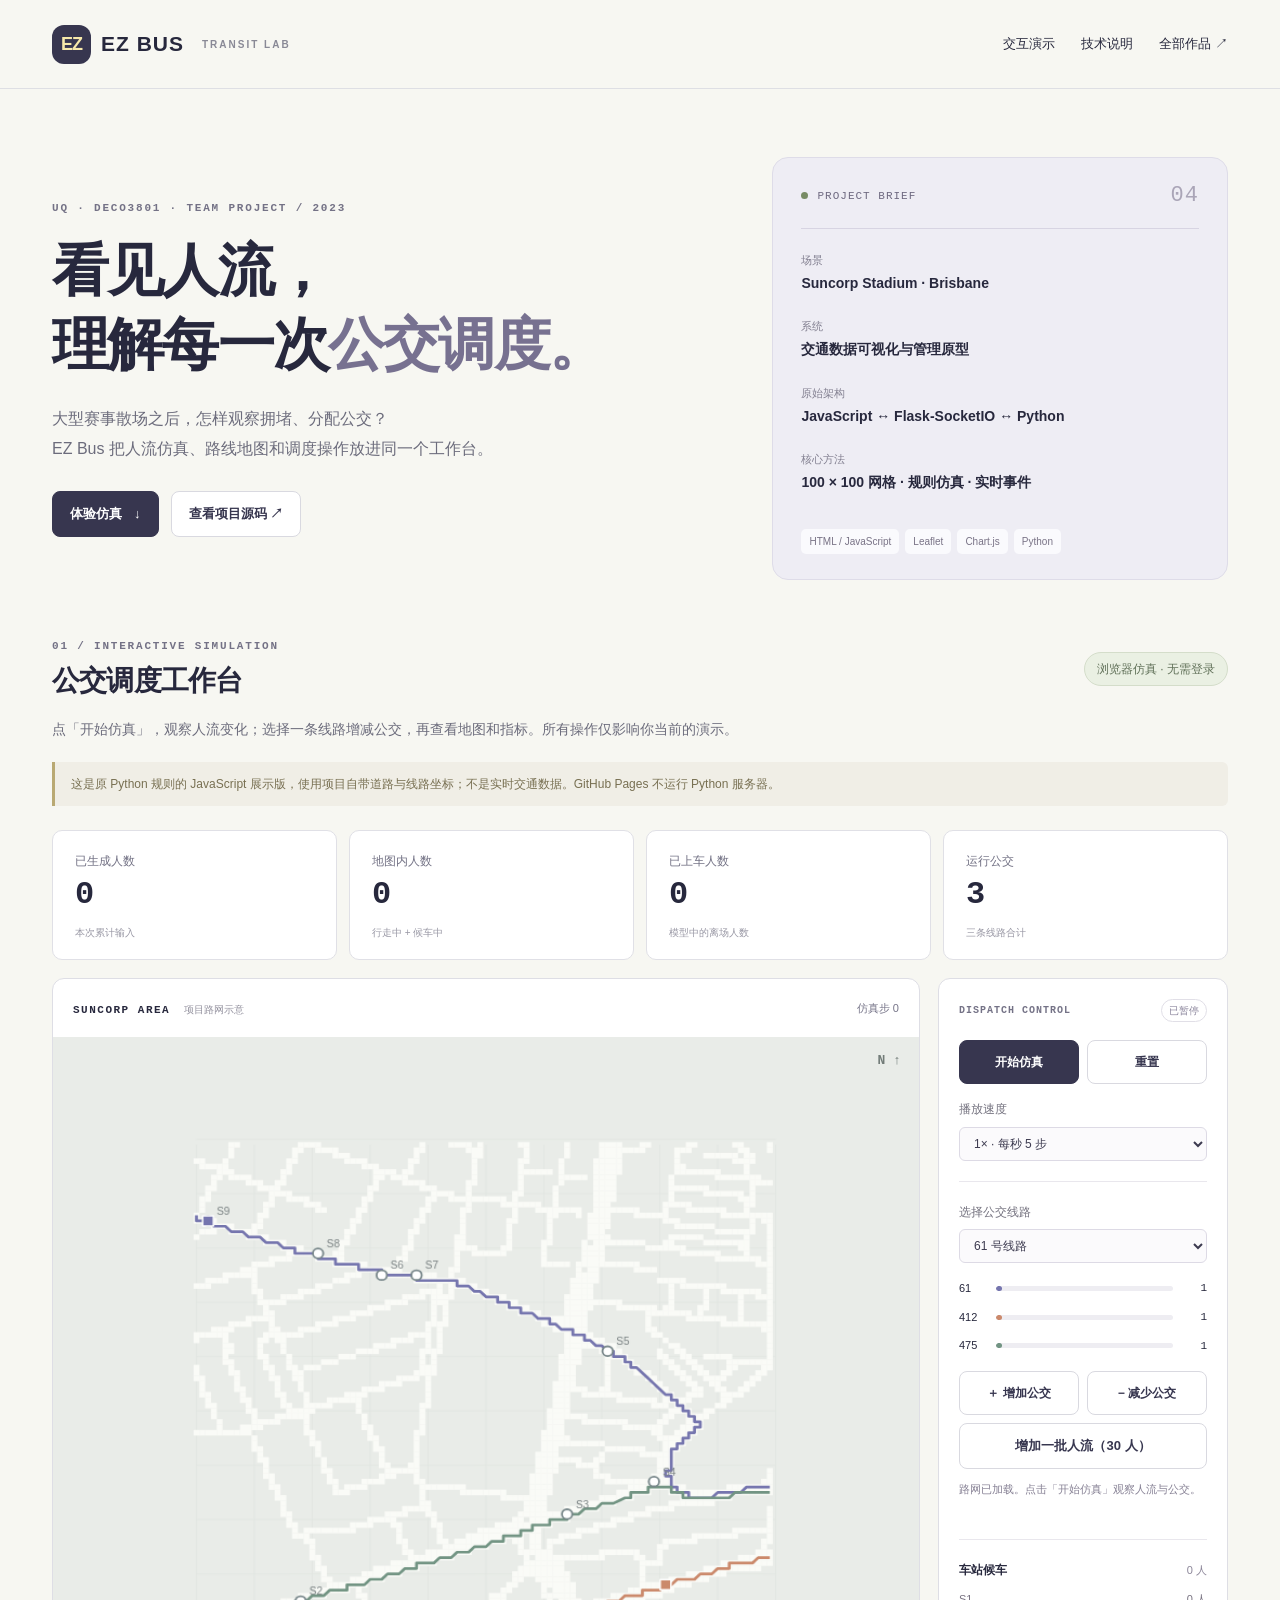
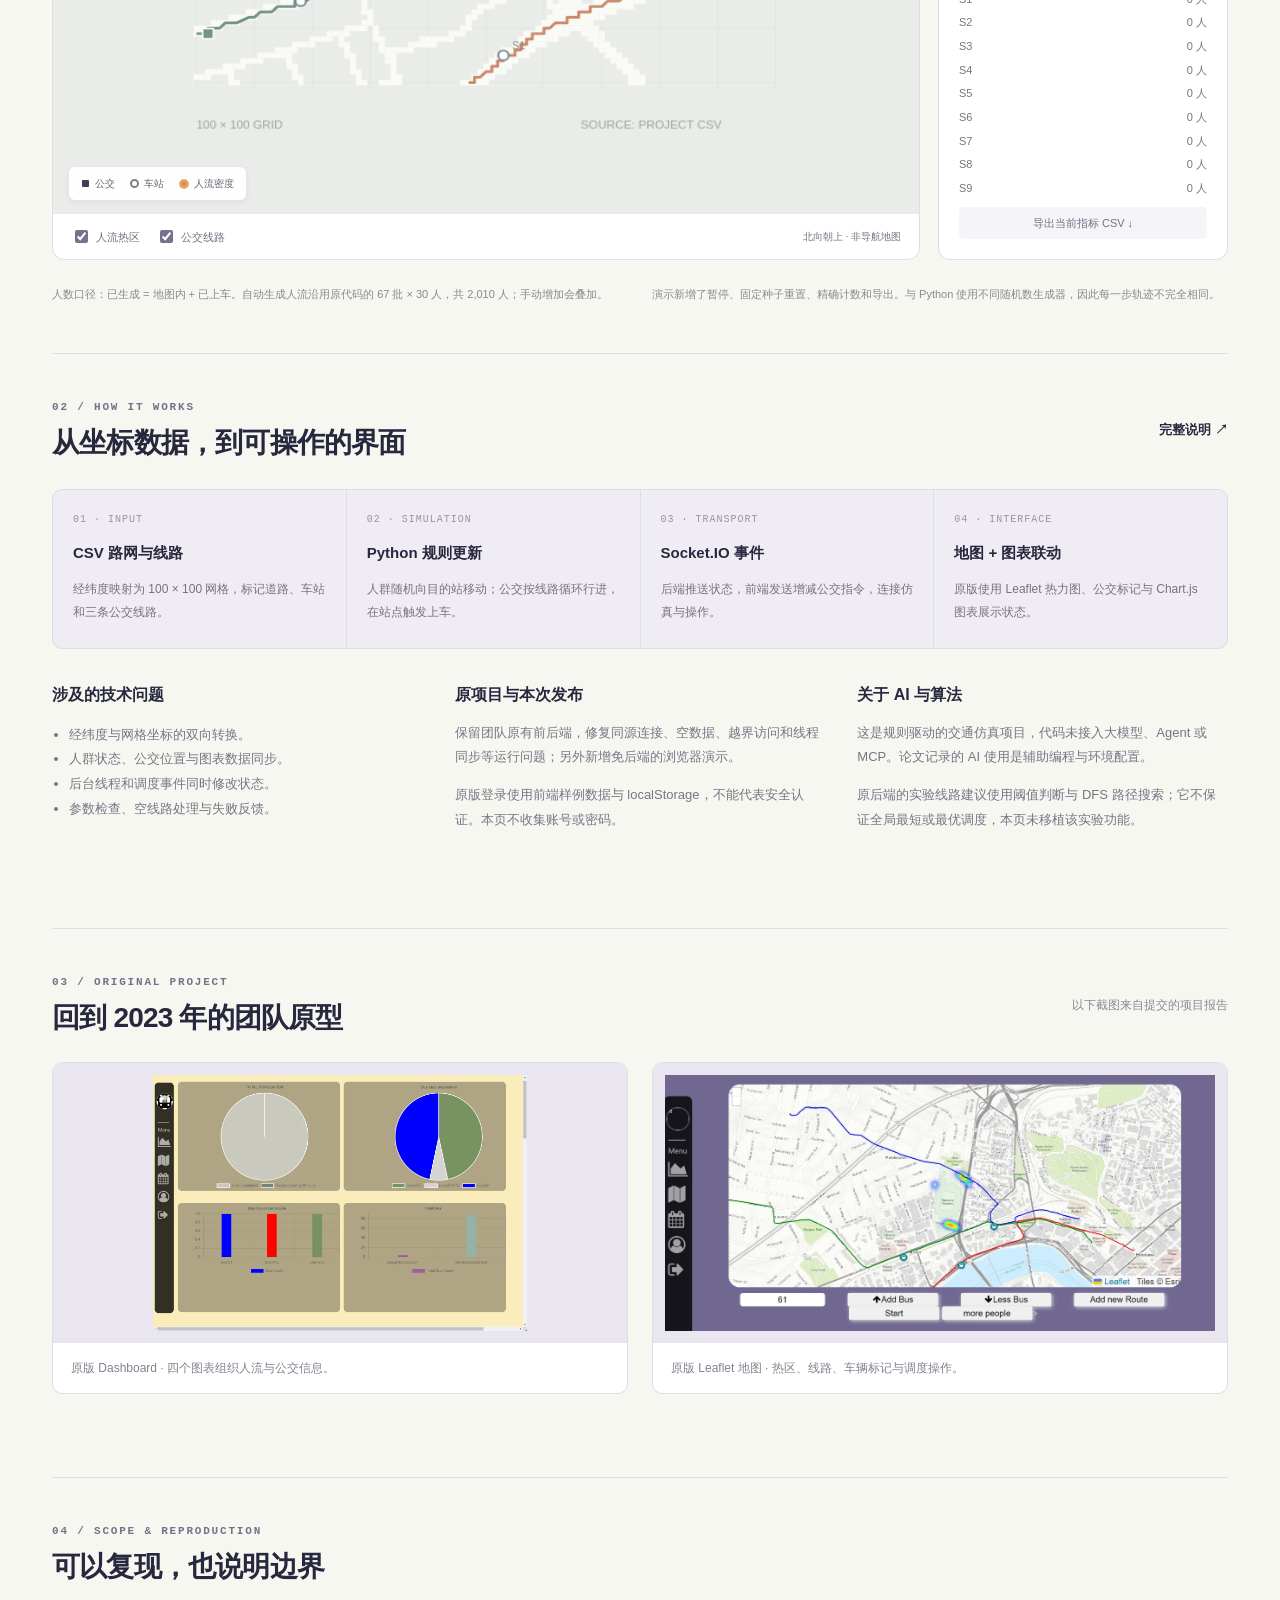
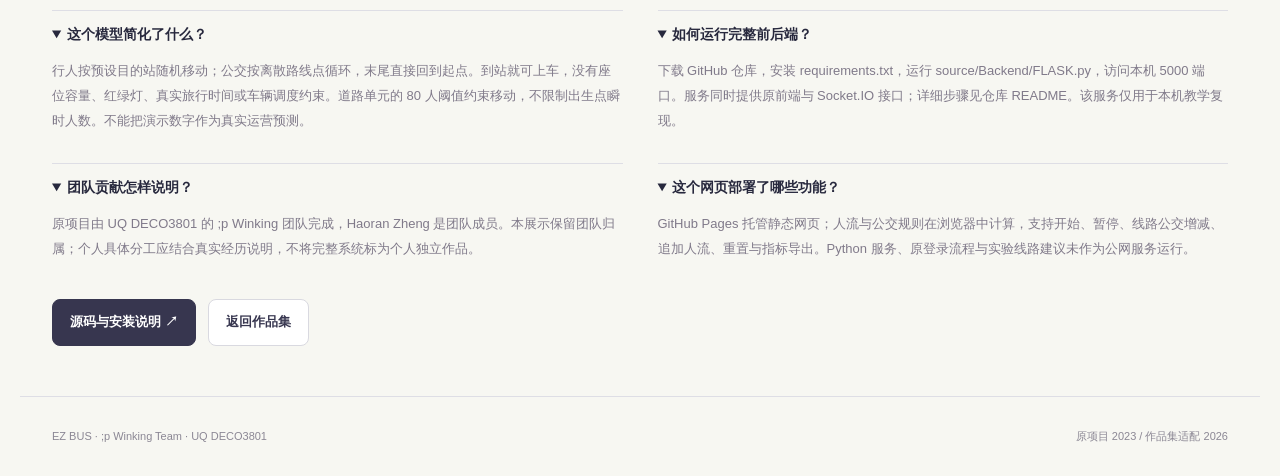
==== docs/index.html @ f6db5f2c "Publish EZ Bus simulation with annotated source and reproducible local setup" ====
<!doctype html>
<html lang="zh-CN">
<head>
  <meta charset="utf-8"><meta name="viewport" content="width=device-width,initial-scale=1">
  <meta name="description" content="EZ Bus：Suncorp Stadium 周边人流与公交调度仿真。体验地图、公交增减与数据联动，查看 Python / Flask-SocketIO 团队项目实现。">
  <meta name="theme-color" content="#34344e"><title>EZ Bus · 交通仿真与调度可视化</title>
  <link rel="icon" href="assets/favicon.svg"><link rel="stylesheet" href="style.css">
  <script type="module" src="app.mjs"></script>
</head>
<body>
<header><nav class="wrap"><a class="brand" href="#"><span class="brandmark">EZ</span> EZ BUS <small>TRANSIT LAB</small></a><div class="navlinks"><a href="#simulation">交互演示</a><a href="#engineering">技术说明</a><a href="https://leoz-svg.github.io/ai-project-portfolio/">全部作品 ↗</a></div></nav></header>
<main class="wrap">
  <section class="hero">
    <div><p class="eyebrow">UQ · DECO3801 · TEAM PROJECT / 2023</p><h1>看见人流，<br>理解每一次<span>公交调度。</span></h1><p class="lead">大型赛事散场之后，怎样观察拥堵、分配公交？<br>EZ Bus 把人流仿真、路线地图和调度操作放进同一个工作台。</p><div class="actions"><a class="button primary" href="#simulation">体验仿真 <span>↓</span></a><a class="button" href="https://github.com/leoz-svg/ez-bus">查看项目源码 ↗</a></div></div>
    <aside class="project-card"><div class="card-top"><span class="status-dot"></span> PROJECT BRIEF <span>04</span></div><dl><div><dt>场景</dt><dd>Suncorp Stadium · Brisbane</dd></div><div><dt>系统</dt><dd>交通数据可视化与管理原型</dd></div><div><dt>原始架构</dt><dd>JavaScript ↔ Flask-SocketIO ↔ Python</dd></div><div><dt>核心方法</dt><dd>100 × 100 网格 · 规则仿真 · 实时事件</dd></div></dl><div class="tags"><span>HTML / JavaScript</span><span>Leaflet</span><span>Chart.js</span><span>Python</span></div></aside>
  </section>
  <section class="workspace" id="simulation" aria-labelledby="simulation-title">
    <div class="section-heading"><div><p class="eyebrow">01 / INTERACTIVE SIMULATION</p><h2 id="simulation-title">公交调度工作台</h2></div><span class="mode">浏览器仿真 · 无需登录</span></div>
    <p class="section-intro">点「开始仿真」，观察人流变化；选择一条线路增减公交，再查看地图和指标。所有操作仅影响你当前的演示。</p>
    <div class="notice">这是原 Python 规则的 JavaScript 展示版，使用项目自带道路与线路坐标；不是实时交通数据。GitHub Pages 不运行 Python 服务器。</div>
    <noscript><p class="notice">请启用 JavaScript 体验仿真。下方原项目截图与技术说明仍可阅读。</p></noscript>
    <div class="metrics" aria-label="当前仿真指标">
      <div><span>已生成人数</span><strong id="generated">0</strong><small>本次累计输入</small></div>
      <div><span>地图内人数</span><strong id="remaining">0</strong><small>行走中 + 候车中</small></div>
      <div><span>已上车人数</span><strong id="boarded">0</strong><small>模型中的离场人数</small></div>
      <div><span>运行公交</span><strong id="buses">3</strong><small>三条线路合计</small></div>
    </div>
    <div class="sim-layout">
      <div class="map-panel">
        <div class="map-heading"><span><b>SUNCORP AREA</b> <small>项目路网示意</small></span><span id="clock">仿真步 0</span></div>
        <div class="map-stage"><canvas id="map" width="800" height="650" role="img" aria-label="人流、公交和线路的动态网格地图。精确人数见上方指标及右侧车站列表。"></canvas><span class="north">N ↑</span><div class="map-key"><span><i class="dot bus-dot"></i>公交</span><span><i class="dot stop-dot"></i>车站</span><span><i class="heat-dot"></i>人流密度</span></div></div>
        <div class="map-footer"><label><input type="checkbox" id="showHeat" checked> 人流热区</label><label><input type="checkbox" id="showRoutes" checked> 公交线路</label><span>北向朝上 · 非导航地图</span></div>
      </div>
      <aside class="controls" aria-label="仿真控制">
        <div class="control-heading"><span class="eyebrow">DISPATCH CONTROL</span><span class="badge" id="runState">加载中</span></div>
        <div class="run-controls"><button class="button primary" id="toggle" disabled>开始仿真</button><button class="button" id="reset" disabled>重置</button></div>
        <label class="field" for="speed">播放速度<select id="speed"><option value="1">1× · 每秒 5 步</option><option value="4">4× · 每秒 20 步</option><option value="10">10× · 每秒 50 步</option></select></label>
        <hr><label class="field" for="route">选择公交线路<select id="route"><option value="61">61 号线路</option><option value="412">412 号线路</option><option value="475">475 号线路</option></select></label>
        <div class="route-bars" id="routeBars"></div>
        <div class="run-controls"><button class="button" id="add" disabled>＋ 增加公交</button><button class="button" id="remove" disabled>− 减少公交</button></div>
        <button class="button wide" id="people" disabled>增加一批人流（30 人）</button>
        <p id="feedback" class="feedback" role="status" aria-live="polite">正在加载原项目路网…</p>
        <hr><div class="station-heading"><h3>车站候车</h3><span id="waiting">0 人</span></div><div id="stationRows" class="station-rows"></div>
        <button class="export" id="export" disabled>导出当前指标 CSV ↓</button>
      </aside>
    </div>
    <div class="under-map"><p>人数口径：已生成 = 地图内 + 已上车。自动生成人流沿用原代码的 67 批 × 30 人，共 2,010 人；手动增加会叠加。</p><p>演示新增了暂停、固定种子重置、精确计数和导出。与 Python 使用不同随机数生成器，因此每一步轨迹不完全相同。</p></div>
  </section>
  <section class="section" id="engineering">
    <div class="section-heading"><div><p class="eyebrow">02 / HOW IT WORKS</p><h2>从坐标数据，到可操作的界面</h2></div><a class="textlink" href="https://github.com/leoz-svg/ez-bus#readme">完整说明 ↗</a></div>
    <div class="flow"><div><span>01 · INPUT</span><h3>CSV 路网与线路</h3><p>经纬度映射为 100 × 100 网格，标记道路、车站和三条公交线路。</p></div><div><span>02 · SIMULATION</span><h3>Python 规则更新</h3><p>人群随机向目的站移动；公交按线路循环行进，在站点触发上车。</p></div><div><span>03 · TRANSPORT</span><h3>Socket.IO 事件</h3><p>后端推送状态，前端发送增减公交指令，连接仿真与操作。</p></div><div><span>04 · INTERFACE</span><h3>地图 + 图表联动</h3><p>原版使用 Leaflet 热力图、公交标记与 Chart.js 图表展示状态。</p></div></div>
    <div class="engineering-grid"><article><h3>涉及的技术问题</h3><ul><li>经纬度与网格坐标的双向转换。</li><li>人群状态、公交位置与图表数据同步。</li><li>后台线程和调度事件同时修改状态。</li><li>参数检查、空线路处理与失败反馈。</li></ul></article><article><h3>原项目与本次发布</h3><p>保留团队原有前后端，修复同源连接、空数据、越界访问和线程同步等运行问题；另外新增免后端的浏览器演示。</p><p>原版登录使用前端样例数据与 localStorage，不能代表安全认证。本页不收集账号或密码。</p></article><article><h3>关于 AI 与算法</h3><p>这是规则驱动的交通仿真项目，代码未接入大模型、Agent 或 MCP。论文记录的 AI 使用是辅助编程与环境配置。</p><p>原后端的实验线路建议使用阈值判断与 DFS 路径搜索；它不保证全局最短或最优调度，本页未移植该实验功能。</p></article></div>
  </section>
  <section class="section" id="original"><div class="section-heading"><div><p class="eyebrow">03 / ORIGINAL PROJECT</p><h2>回到 2023 年的团队原型</h2></div><span class="muted">以下截图来自提交的项目报告</span></div><div class="figures"><figure><a href="assets/original-dashboard.webp"><img src="assets/original-dashboard.webp" alt="原项目的四个图表：人流、站点分布、线路公交数量及车辆资源" loading="lazy"></a><figcaption>原版 Dashboard · 四个图表组织人流与公交信息。</figcaption></figure><figure><a href="assets/original-map.webp"><img src="assets/original-map.webp" alt="原项目 Leaflet 地图、热力图和公交调度按钮" loading="lazy"></a><figcaption>原版 Leaflet 地图 · 热区、线路、车辆标记与调度操作。</figcaption></figure></div></section>
  <section class="section last"><div class="section-heading"><div><p class="eyebrow">04 / SCOPE & REPRODUCTION</p><h2>可以复现，也说明边界</h2></div></div><div class="details-grid"><details open><summary>这个模型简化了什么？</summary><p>行人按预设目的站随机移动；公交按离散路线点循环，末尾直接回到起点。到站就可上车，没有座位容量、红绿灯、真实旅行时间或车辆调度约束。道路单元的 80 人阈值约束移动，不限制出生点瞬时人数。不能把演示数字作为真实运营预测。</p></details><details open><summary>如何运行完整前后端？</summary><p>下载 GitHub 仓库，安装 requirements.txt，运行 source/Backend/FLASK.py，访问本机 5000 端口。服务同时提供原前端与 Socket.IO 接口；详细步骤见仓库 README。该服务仅用于本机教学复现。</p></details><details open><summary>团队贡献怎样说明？</summary><p>原项目由 UQ DECO3801 的 ;p Winking 团队完成，Haoran Zheng 是团队成员。本展示保留团队归属；个人具体分工应结合真实经历说明，不将完整系统标为个人独立作品。</p></details><details open><summary>这个网页部署了哪些功能？</summary><p>GitHub Pages 托管静态网页；人流与公交规则在浏览器中计算，支持开始、暂停、线路公交增减、追加人流、重置与指标导出。Python 服务、原登录流程与实验线路建议未作为公网服务运行。</p></details></div><div class="actions"><a class="button primary" href="https://github.com/leoz-svg/ez-bus">源码与安装说明 ↗</a><a class="button" href="https://leoz-svg.github.io/ai-project-portfolio/">返回作品集</a></div></section>
</main><footer class="wrap"><span>EZ BUS · ;p Winking Team · UQ DECO3801</span><span>原项目 2023 / 作品集适配 2026</span></footer>
</body></html>
---- docs/style.css ----
*{box-sizing:border-box}html{scroll-behavior:smooth;scroll-padding-top:25px}body{margin:0;background:#f7f7f2;color:#27283d;font:15px/1.7 "Segoe UI","Microsoft YaHei",sans-serif}button,input,select{font:inherit}a{color:inherit}button,a,input,select{touch-action:manipulation}a:focus-visible,button:focus-visible,input:focus-visible,select:focus-visible{outline:3px solid #be8740;outline-offset:4px}button{cursor:pointer}button:disabled{opacity:.5;cursor:not-allowed}.wrap{max-width:1240px;margin:auto;padding:0 32px}header{border-bottom:1px solid #dedfe4}nav{display:flex;justify-content:space-between;gap:20px;align-items:center;min-height:88px}.brand{font-size:21px;letter-spacing:1px;font-weight:850;text-decoration:none;display:flex;align-items:center;gap:10px}.brandmark{width:39px;height:39px;border-radius:12px;background:#37364f;color:#f7e9aa;display:grid;place-items:center;font-size:18px;letter-spacing:-1px}.brand small{font-size:10px;color:#898996;letter-spacing:2px;margin-left:8px}.navlinks{display:flex;gap:26px;font-size:13px}.navlinks a{text-decoration:none}.hero{display:grid;grid-template-columns:1.45fr 1fr;align-items:center;gap:60px;padding:68px 0 58px}.eyebrow{font:600 11px/1.5 "Consolas",monospace;letter-spacing:1.8px;color:#747286;margin:0 0 16px}h1{font-size:clamp(34px,4.6vw,57px);line-height:1.3;letter-spacing:-1.8px;margin:0 0 23px;font-weight:750}h1 span{color:#777190}.lead{font-size:16px;color:#6c6c7c;line-height:1.9}.actions{display:flex;flex-wrap:wrap;gap:12px;margin-top:26px}.button{border:1px solid #d9d9e0;background:white;border-radius:8px;padding:11px 17px;min-height:44px;text-decoration:none;font-size:13px;font-weight:650;display:inline-flex;align-items:center;justify-content:center;gap:12px;color:#37364f;transition:background .15s}.button:hover{background:#eeedf3}.button.primary{background:#37364f;color:white;border-color:#37364f}.button.primary:hover{background:#514b6b}.project-card{background:#eeedf4;border:1px solid #dedce8;border-radius:16px;padding:25px 28px}.card-top{font:11px monospace;display:flex;align-items:center;gap:9px;color:#6e6980;letter-spacing:1px;border-bottom:1px solid #d7d4e2;padding-bottom:20px}.card-top>span:last-child{margin-left:auto;font-size:22px;color:#aaa5b7}.status-dot{width:7px;height:7px;border-radius:50%;background:#788c65}dl{margin:12px 0 22px}dl>div{padding:10px 0}dt{font-size:11px;color:#838091}dd{font-size:14px;margin:2px 0;font-weight:600}.tags{display:flex;gap:6px;flex-wrap:wrap}.tags span{font-size:10px;background:#fafafd;padding:4px 8px;border-radius:5px;color:#797386}.section-heading{display:flex;justify-content:space-between;align-items:center;gap:20px;margin-bottom:18px}.section-heading .eyebrow{margin-bottom:8px}h2{font-size:28px;line-height:1.35;margin:0;letter-spacing:-.8px}h3{font-size:16px;margin:0 0 12px}.mode{font-size:12px;color:#617159;background:#eaf0e3;border:1px solid #d4ddca;border-radius:24px;padding:6px 12px}.section-intro{font-size:14px;color:#6c6c7c}.notice{background:#f0eee6;color:#787052;font-size:12px;border-left:3px solid #b9a973;padding:12px 16px;border-radius:0 6px 6px 0;margin:20px 0}.metrics{display:grid;grid-template-columns:repeat(4,1fr);gap:12px;margin:24px 0 18px}.metrics>div{background:#fff;border:1px solid #e0e0e6;padding:16px 22px;border-radius:10px}.metrics span{font-size:12px;color:#727184}.metrics strong{display:block;font:600 32px/1.4 "Consolas",monospace;letter-spacing:-1px}.metrics small{font-size:10px;color:#9897a4}.sim-layout{display:grid;grid-template-columns:minmax(0,1fr) 290px;gap:18px}.map-panel{border:1px solid #dedee5;border-radius:12px;background:#fff;overflow:hidden;display:flex;flex-direction:column}.map-heading{display:flex;justify-content:space-between;align-items:center;padding:16px 20px;gap:12px}.map-heading b{font:600 11px monospace;letter-spacing:1.5px}.map-heading small{font-size:10px;color:#94929f;margin-left:10px}#clock{font-size:11px;color:#767488;font-variant-numeric:tabular-nums}.map-stage{position:relative;background:#e9ece8;flex:1;min-height:430px;display:flex;align-items:center;justify-content:center}canvas{display:block;width:100%;height:auto;max-height:660px;aspect-ratio:800/650}.north{position:absolute;right:18px;top:16px;font:700 13px monospace;color:#727c78}.map-key{position:absolute;bottom:14px;left:16px;display:flex;gap:15px;font-size:10px;color:#626771;background:#fffffff0;padding:8px 12px;border-radius:6px;box-shadow:0 2px 7px #2221}.map-key span{display:flex;align-items:center;gap:5px}.dot{width:9px;height:9px;display:inline-block}.bus-dot{background:#3d3d57;border:1px solid white;border-radius:2px}.stop-dot{background:white;border:2px solid #79838a;border-radius:50%}.heat-dot{width:10px;height:10px;border-radius:50%;background:radial-gradient(#dd7955,#efd179)}.map-footer{padding:13px 18px;display:flex;gap:16px;font-size:11px;color:#74727f;align-items:center}.map-footer label{display:flex;align-items:center;gap:5px}.map-footer>span{margin-left:auto;font-size:10px}.map-footer input{accent-color:#77718b}.controls{padding:20px;background:#fff;border:1px solid #dedee5;border-radius:12px}.control-heading{display:flex;align-items:center;justify-content:space-between;margin-bottom:18px}.control-heading .eyebrow{font-size:10px;margin:0;letter-spacing:1px}.badge{font-size:10px;border:1px solid #e1dfe7;border-radius:20px;padding:2px 7px;color:#8a849b}.run-controls{display:grid;grid-template-columns:1fr 1fr;gap:8px}.run-controls .button{padding:10px 4px;font-size:12px}.field{display:block;font-size:12px;color:#74727f;margin-top:15px}select{width:100%;display:block;padding:8px 10px;margin-top:7px;color:#3d3b50;border:1px solid #dddae5;border-radius:6px;background:#fbfafc;font-size:12px}hr{border:0;border-top:1px solid #e9e7ed;margin:20px 0}.route-bars{margin:16px 0}.route-bar{display:grid;grid-template-columns:28px 1fr 25px;gap:9px;align-items:center;margin:10px 0;font-size:11px}.track{height:5px;background:#eeedf2;border-radius:6px;overflow:hidden}.track i{display:block;height:100%;border-radius:6px;transition:width .2s}.route-bar b{font:11px monospace;text-align:right}.wide{width:100%;margin-top:8px}.feedback{min-height:38px;font-size:11px;line-height:1.6;color:#868094;margin:12px 0 0}.feedback.error{color:#a34935}.station-heading{display:flex;justify-content:space-between;align-items:center}.station-heading h3{font-size:12px;margin:0}.station-heading span{font-size:11px;color:#8c8699}.station-rows{margin:9px 0}.station-row{display:flex;justify-content:space-between;font-size:11px;margin:5px 0;color:#797382}.station-row b{font-variant-numeric:tabular-nums;font-weight:500}.export{width:100%;padding:7px;border:0;background:#f5f4f8;border-radius:5px;color:#767086;font-size:11px}.under-map{display:grid;grid-template-columns:1fr 1fr;gap:24px;font-size:11px;color:#8a8792;margin:14px 0 0}.section{border-top:1px solid #dedee4;padding:45px 0;margin-top:38px}.textlink{font-size:13px;font-weight:650;text-decoration:none}.flow{display:grid;grid-template-columns:repeat(4,1fr);gap:1px;background:#dedde5;border:1px solid #dedde5;border-radius:10px;overflow:hidden;margin-top:28px}.flow>div{padding:24px 20px;background:#efedf3}.flow span{font:10px monospace;letter-spacing:1px;color:#9992a6;display:block;margin-bottom:15px}.flow h3{font-size:15px}.flow p{font-size:12px;line-height:1.9;color:#777183;margin:0}.engineering-grid{display:grid;grid-template-columns:repeat(3,1fr);gap:32px;margin-top:32px}.engineering-grid p,.engineering-grid li{color:#777583;font-size:13px;line-height:1.9}.engineering-grid ul{padding-left:17px}.muted{font-size:12px;color:#8b8795}.figures{display:grid;grid-template-columns:1fr 1fr;gap:24px;margin-top:25px}figure{margin:0;border:1px solid #dedee5;border-radius:10px;overflow:hidden;background:white}figure a{display:flex;background:#e9e6f0;height:280px;align-items:center;padding:12px}figure img{display:block;width:100%;height:100%;object-fit:contain}figcaption{padding:15px 18px;color:#87818f;font-size:12px}.details-grid{display:grid;grid-template-columns:1fr 1fr;gap:18px 35px;margin-top:25px}details{padding:12px 0;border-top:1px solid #dedee5}summary{font-size:14px;font-weight:600;cursor:pointer}details p{font-size:13px;color:#807a8a;margin:12px 0 0;line-height:1.9}.last{padding-bottom:50px}footer{display:flex;justify-content:space-between;gap:20px;border-top:1px solid #dedee5;min-height:80px;align-items:center;font-size:11px;color:#8b8794}@media(min-width:1500px){.hero{padding-top:80px}}@media(max-width:1000px){.hero{gap:30px}.sim-layout{grid-template-columns:minmax(0,1fr) 260px}.map-heading small{display:none}.map-stage{min-height:370px}.map-footer>span{display:none}.flow{grid-template-columns:1fr 1fr}.engineering-grid{gap:22px}.brand small{display:none}}@media(max-width:760px){.wrap{padding-left:20px;padding-right:20px}nav{min-height:74px}.brand{font-size:17px}.brandmark{width:32px;height:32px;font-size:15px}.navlinks{font-size:11px;gap:14px}.navlinks a:nth-child(2){display:none}.hero{grid-template-columns:1fr;padding:40px 0;gap:28px}h1{font-size:34px}.project-card{padding:20px 24px}dl{display:grid;grid-template-columns:1fr 1fr;gap:0 14px}dd{font-size:12px}.metrics{gap:8px;grid-template-columns:1fr 1fr}.metrics>div{padding:12px 16px}.metrics strong{font-size:28px}.sim-layout{grid-template-columns:1fr}.map-stage{min-height:0}.controls{padding:22px}.route-bars{display:grid;grid-template-columns:repeat(3,1fr);gap:14px}.route-bar{grid-template-columns:25px 1fr 17px}.station-rows{display:grid;grid-template-columns:repeat(3,1fr);gap:0 18px}.under-map,.engineering-grid,.figures,.details-grid{grid-template-columns:1fr}.under-map{gap:0}.section-heading{align-items:flex-start}.mode{font-size:10px;white-space:nowrap;margin-top:15px;padding:4px 8px}h2{font-size:23px}.flow>div{padding:18px 16px}.figures figure a{height:auto;min-height:180px}.figures img{max-height:310px}.section-heading .muted{max-width:120px;font-size:10px}.section{margin-top:25px;padding:32px 0}.engineering-grid{gap:15px}footer{display:block;padding-top:20px!important;padding-bottom:20px!important}footer span{display:block}.map-key{font-size:9px;gap:9px}.map-heading{padding:12px}.map-footer{padding:10px 12px}.notice{font-size:11px}}
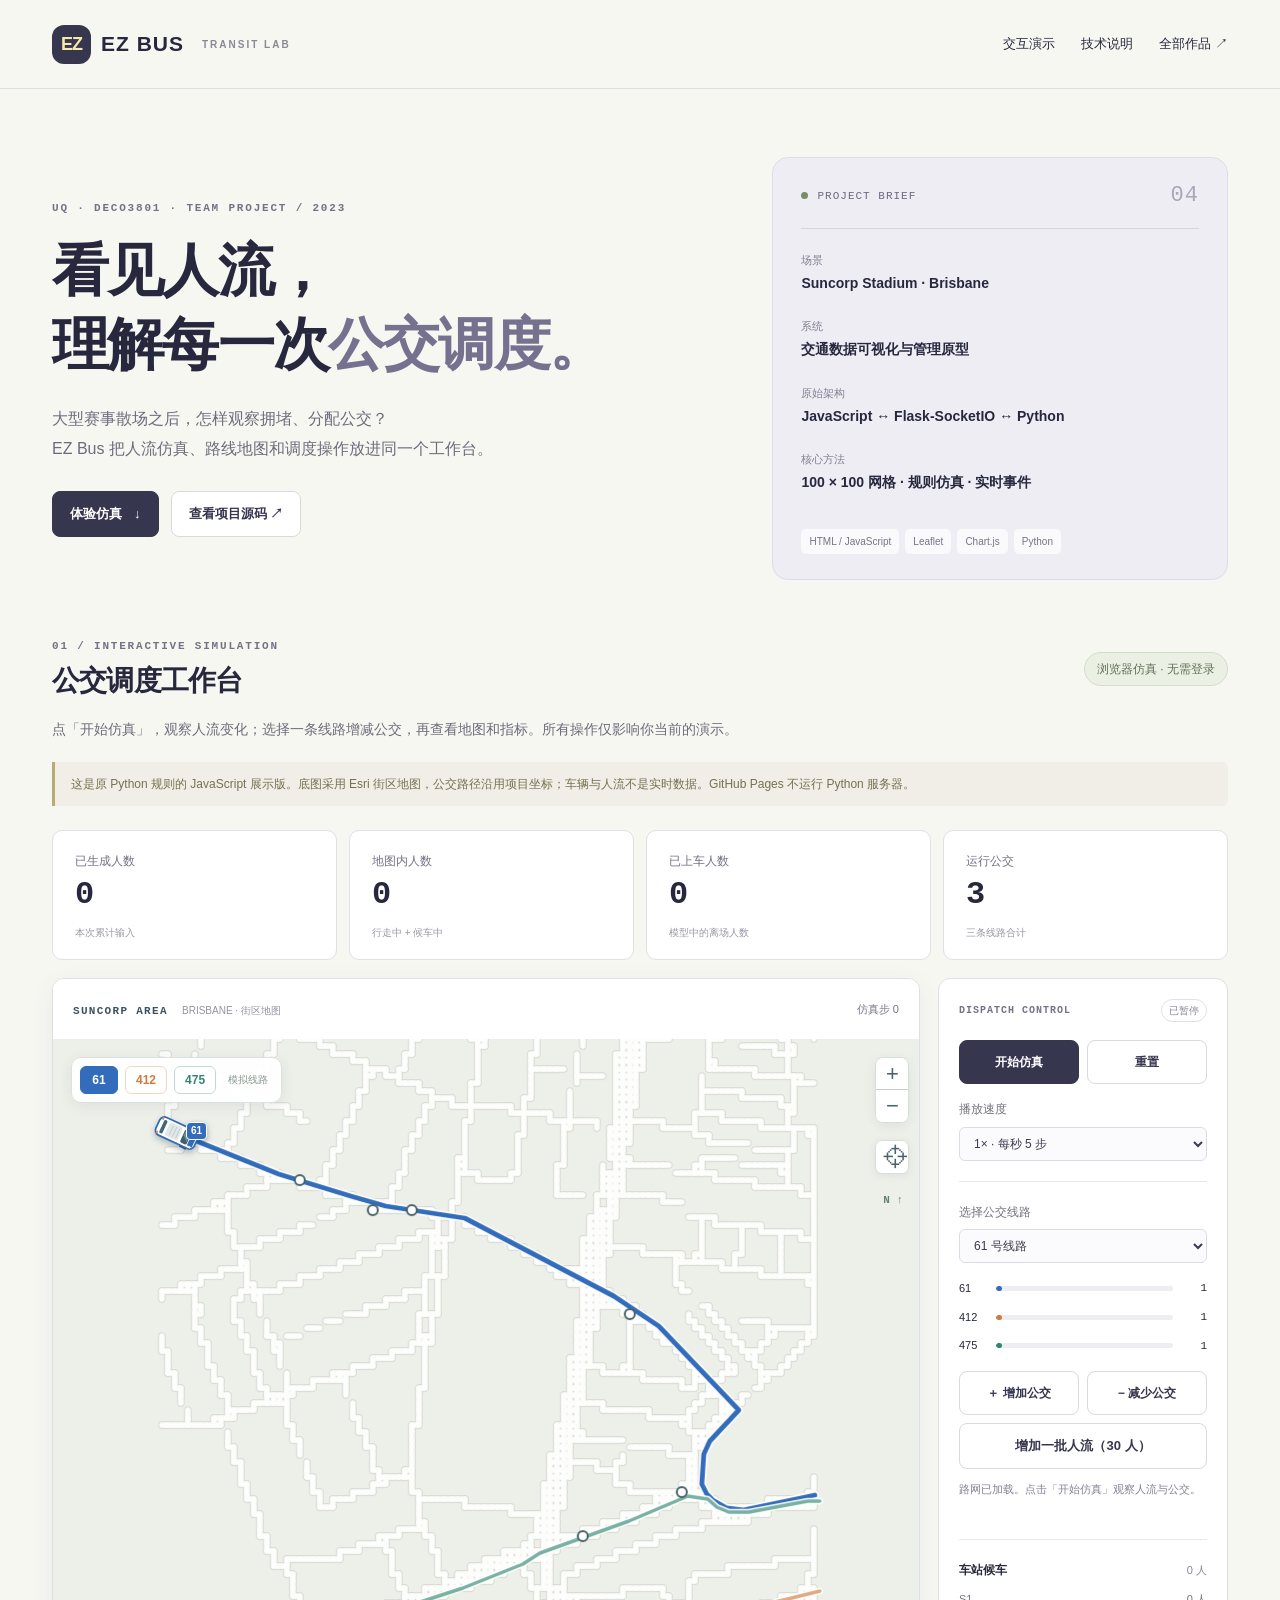
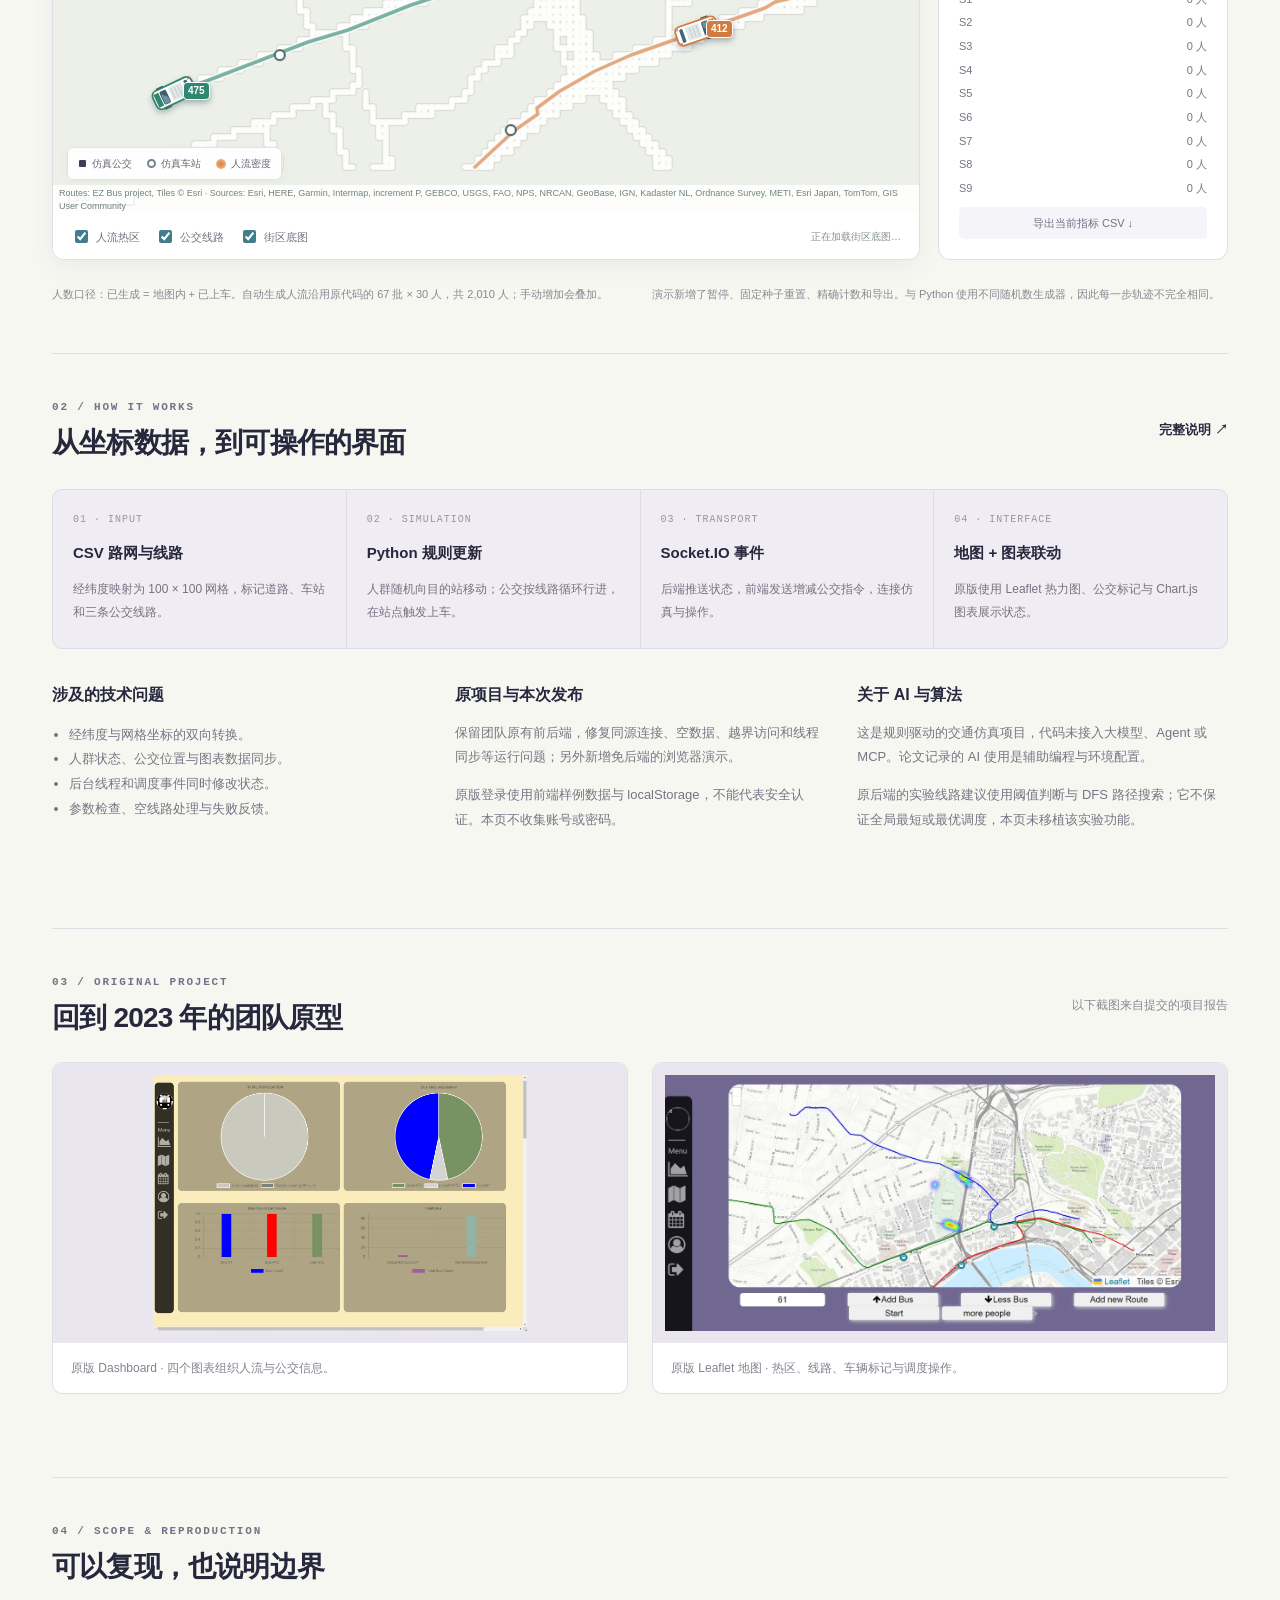
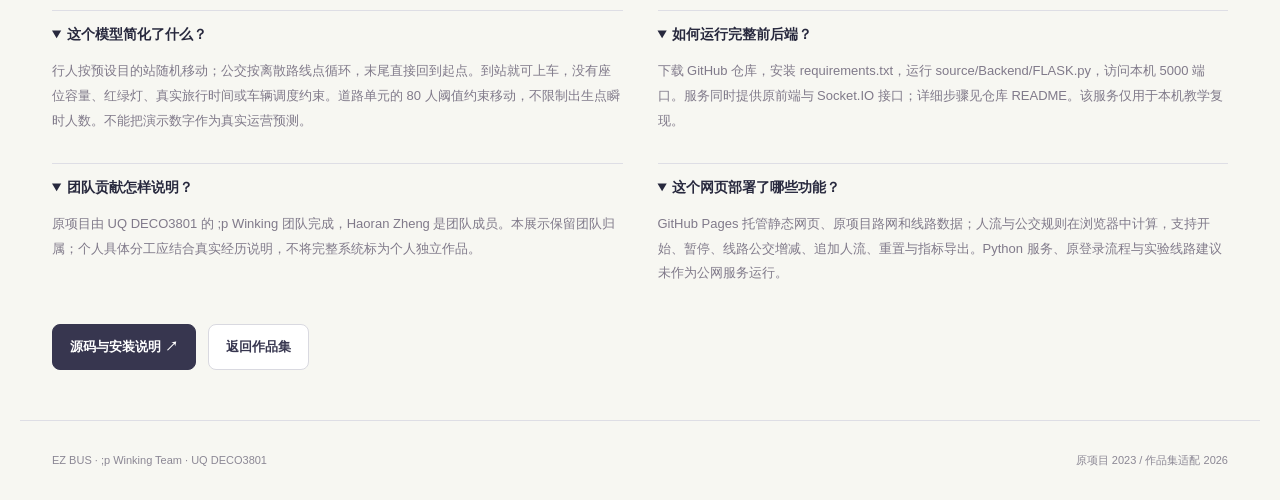
==== commit 652ef503: "Improve demo with geographic basemap and animated realistic bus markers" ====
--- a/docs/index.html
+++ b/docs/index.html
@@ -4,7 +4,8 @@
   <meta charset="utf-8"><meta name="viewport" content="width=device-width,initial-scale=1">
   <meta name="description" content="EZ Bus：Suncorp Stadium 周边人流与公交调度仿真。体验地图、公交增减与数据联动，查看 Python / Flask-SocketIO 团队项目实现。">
   <meta name="theme-color" content="#34344e"><title>EZ Bus · 交通仿真与调度可视化</title>
-  <link rel="icon" href="assets/favicon.svg"><link rel="stylesheet" href="style.css">
+  <link rel="icon" href="assets/favicon.svg"><link rel="stylesheet" href="vendor/leaflet.css"><link rel="stylesheet" href="style.css">
+  <script src="vendor/leaflet.js"></script>
   <script type="module" src="app.mjs"></script>
 </head>
 <body>
@@ -17,7 +18,7 @@
   <section class="workspace" id="simulation" aria-labelledby="simulation-title">
     <div class="section-heading"><div><p class="eyebrow">01 / INTERACTIVE SIMULATION</p><h2 id="simulation-title">公交调度工作台</h2></div><span class="mode">浏览器仿真 · 无需登录</span></div>
     <p class="section-intro">点「开始仿真」，观察人流变化；选择一条线路增减公交，再查看地图和指标。所有操作仅影响你当前的演示。</p>
-    <div class="notice">这是原 Python 规则的 JavaScript 展示版，使用项目自带道路与线路坐标；不是实时交通数据。GitHub Pages 不运行 Python 服务器。</div>
+    <div class="notice">这是原 Python 规则的 JavaScript 展示版。底图采用 Esri 街区地图，公交路径沿用项目坐标；车辆与人流不是实时数据。GitHub Pages 不运行 Python 服务器。</div>
     <noscript><p class="notice">请启用 JavaScript 体验仿真。下方原项目截图与技术说明仍可阅读。</p></noscript>
     <div class="metrics" aria-label="当前仿真指标">
       <div><span>已生成人数</span><strong id="generated">0</strong><small>本次累计输入</small></div>
@@ -27,9 +28,15 @@
     </div>
     <div class="sim-layout">
       <div class="map-panel">
-        <div class="map-heading"><span><b>SUNCORP AREA</b> <small>项目路网示意</small></span><span id="clock">仿真步 0</span></div>
-        <div class="map-stage"><canvas id="map" width="800" height="650" role="img" aria-label="人流、公交和线路的动态网格地图。精确人数见上方指标及右侧车站列表。"></canvas><span class="north">N ↑</span><div class="map-key"><span><i class="dot bus-dot"></i>公交</span><span><i class="dot stop-dot"></i>车站</span><span><i class="heat-dot"></i>人流密度</span></div></div>
-        <div class="map-footer"><label><input type="checkbox" id="showHeat" checked> 人流热区</label><label><input type="checkbox" id="showRoutes" checked> 公交线路</label><span>北向朝上 · 非导航地图</span></div>
+        <div class="map-heading"><span><b>SUNCORP AREA</b> <small>BRISBANE · 街区地图</small></span><span id="clock">仿真步 0</span></div>
+        <div class="map-stage">
+          <div id="map" role="region" aria-label="可缩放的公交仿真地图，显示真实街区轮廓、项目公交线路与车辆。"></div>
+          <div class="map-route-legend" aria-label="选择线路"><button type="button" data-route="61" class="route-chip selected" style="--route:#326cbb">61</button><button type="button" data-route="412" class="route-chip" style="--route:#d17b3f">412</button><button type="button" data-route="475" class="route-chip" style="--route:#308771">475</button><span>模拟线路</span></div>
+          <button type="button" id="mapHome" class="map-home" title="返回仿真区域" aria-label="返回仿真区域">⌖</button>
+          <span class="north">N ↑</span>
+          <div class="map-key"><span><i class="dot bus-dot"></i>仿真公交</span><span><i class="dot stop-dot"></i>仿真车站</span><span><i class="heat-dot"></i>人流密度</span></div>
+        </div>
+        <div class="map-footer"><label><input type="checkbox" id="showHeat" checked> 人流热区</label><label><input type="checkbox" id="showRoutes" checked> 公交线路</label><label><input type="checkbox" id="showBuildings" checked> 街区底图</label><span id="mapStatus" role="status">正在加载街区底图…</span></div>
       </div>
       <aside class="controls" aria-label="仿真控制">
         <div class="control-heading"><span class="eyebrow">DISPATCH CONTROL</span><span class="badge" id="runState">加载中</span></div>
@@ -52,6 +59,6 @@
     <div class="engineering-grid"><article><h3>涉及的技术问题</h3><ul><li>经纬度与网格坐标的双向转换。</li><li>人群状态、公交位置与图表数据同步。</li><li>后台线程和调度事件同时修改状态。</li><li>参数检查、空线路处理与失败反馈。</li></ul></article><article><h3>原项目与本次发布</h3><p>保留团队原有前后端，修复同源连接、空数据、越界访问和线程同步等运行问题；另外新增免后端的浏览器演示。</p><p>原版登录使用前端样例数据与 localStorage，不能代表安全认证。本页不收集账号或密码。</p></article><article><h3>关于 AI 与算法</h3><p>这是规则驱动的交通仿真项目，代码未接入大模型、Agent 或 MCP。论文记录的 AI 使用是辅助编程与环境配置。</p><p>原后端的实验线路建议使用阈值判断与 DFS 路径搜索；它不保证全局最短或最优调度，本页未移植该实验功能。</p></article></div>
   </section>
   <section class="section" id="original"><div class="section-heading"><div><p class="eyebrow">03 / ORIGINAL PROJECT</p><h2>回到 2023 年的团队原型</h2></div><span class="muted">以下截图来自提交的项目报告</span></div><div class="figures"><figure><a href="assets/original-dashboard.webp"><img src="assets/original-dashboard.webp" alt="原项目的四个图表：人流、站点分布、线路公交数量及车辆资源" loading="lazy"></a><figcaption>原版 Dashboard · 四个图表组织人流与公交信息。</figcaption></figure><figure><a href="assets/original-map.webp"><img src="assets/original-map.webp" alt="原项目 Leaflet 地图、热力图和公交调度按钮" loading="lazy"></a><figcaption>原版 Leaflet 地图 · 热区、线路、车辆标记与调度操作。</figcaption></figure></div></section>
-  <section class="section last"><div class="section-heading"><div><p class="eyebrow">04 / SCOPE & REPRODUCTION</p><h2>可以复现，也说明边界</h2></div></div><div class="details-grid"><details open><summary>这个模型简化了什么？</summary><p>行人按预设目的站随机移动；公交按离散路线点循环，末尾直接回到起点。到站就可上车，没有座位容量、红绿灯、真实旅行时间或车辆调度约束。道路单元的 80 人阈值约束移动，不限制出生点瞬时人数。不能把演示数字作为真实运营预测。</p></details><details open><summary>如何运行完整前后端？</summary><p>下载 GitHub 仓库，安装 requirements.txt，运行 source/Backend/FLASK.py，访问本机 5000 端口。服务同时提供原前端与 Socket.IO 接口；详细步骤见仓库 README。该服务仅用于本机教学复现。</p></details><details open><summary>团队贡献怎样说明？</summary><p>原项目由 UQ DECO3801 的 ;p Winking 团队完成，Haoran Zheng 是团队成员。本展示保留团队归属；个人具体分工应结合真实经历说明，不将完整系统标为个人独立作品。</p></details><details open><summary>这个网页部署了哪些功能？</summary><p>GitHub Pages 托管静态网页；人流与公交规则在浏览器中计算，支持开始、暂停、线路公交增减、追加人流、重置与指标导出。Python 服务、原登录流程与实验线路建议未作为公网服务运行。</p></details></div><div class="actions"><a class="button primary" href="https://github.com/leoz-svg/ez-bus">源码与安装说明 ↗</a><a class="button" href="https://leoz-svg.github.io/ai-project-portfolio/">返回作品集</a></div></section>
+  <section class="section last"><div class="section-heading"><div><p class="eyebrow">04 / SCOPE & REPRODUCTION</p><h2>可以复现，也说明边界</h2></div></div><div class="details-grid"><details open><summary>这个模型简化了什么？</summary><p>行人按预设目的站随机移动；公交按离散路线点循环，末尾直接回到起点。到站就可上车，没有座位容量、红绿灯、真实旅行时间或车辆调度约束。道路单元的 80 人阈值约束移动，不限制出生点瞬时人数。不能把演示数字作为真实运营预测。</p></details><details open><summary>如何运行完整前后端？</summary><p>下载 GitHub 仓库，安装 requirements.txt，运行 source/Backend/FLASK.py，访问本机 5000 端口。服务同时提供原前端与 Socket.IO 接口；详细步骤见仓库 README。该服务仅用于本机教学复现。</p></details><details open><summary>团队贡献怎样说明？</summary><p>原项目由 UQ DECO3801 的 ;p Winking 团队完成，Haoran Zheng 是团队成员。本展示保留团队归属；个人具体分工应结合真实经历说明，不将完整系统标为个人独立作品。</p></details><details open><summary>这个网页部署了哪些功能？</summary><p>GitHub Pages 托管静态网页、原项目路网和线路数据；人流与公交规则在浏览器中计算，支持开始、暂停、线路公交增减、追加人流、重置与指标导出。Python 服务、原登录流程与实验线路建议未作为公网服务运行。</p></details></div><div class="actions"><a class="button primary" href="https://github.com/leoz-svg/ez-bus">源码与安装说明 ↗</a><a class="button" href="https://leoz-svg.github.io/ai-project-portfolio/">返回作品集</a></div></section>
 </main><footer class="wrap"><span>EZ BUS · ;p Winking Team · UQ DECO3801</span><span>原项目 2023 / 作品集适配 2026</span></footer>
 </body></html>
--- a/docs/vendor/leaflet.css
+++ b/docs/vendor/leaflet.css
@@ -0,0 +1,661 @@
+/* required styles */
+
+.leaflet-pane,
+.leaflet-tile,
+.leaflet-marker-icon,
+.leaflet-marker-shadow,
+.leaflet-tile-container,
+.leaflet-pane > svg,
+.leaflet-pane > canvas,
+.leaflet-zoom-box,
+.leaflet-image-layer,
+.leaflet-layer {
+	position: absolute;
+	left: 0;
+	top: 0;
+	}
+.leaflet-container {
+	overflow: hidden;
+	}
+.leaflet-tile,
+.leaflet-marker-icon,
+.leaflet-marker-shadow {
+	-webkit-user-select: none;
+	   -moz-user-select: none;
+	        user-select: none;
+	  -webkit-user-drag: none;
+	}
+/* Prevents IE11 from highlighting tiles in blue */
+.leaflet-tile::selection {
+	background: transparent;
+}
+/* Safari renders non-retina tile on retina better with this, but Chrome is worse */
+.leaflet-safari .leaflet-tile {
+	image-rendering: -webkit-optimize-contrast;
+	}
+/* hack that prevents hw layers "stretching" when loading new tiles */
+.leaflet-safari .leaflet-tile-container {
+	width: 1600px;
+	height: 1600px;
+	-webkit-transform-origin: 0 0;
+	}
+.leaflet-marker-icon,
+.leaflet-marker-shadow {
+	display: block;
+	}
+/* .leaflet-container svg: reset svg max-width decleration shipped in Joomla! (joomla.org) 3.x */
+/* .leaflet-container img: map is broken in FF if you have max-width: 100% on tiles */
+.leaflet-container .leaflet-overlay-pane svg {
+	max-width: none !important;
+	max-height: none !important;
+	}
+.leaflet-container .leaflet-marker-pane img,
+.leaflet-container .leaflet-shadow-pane img,
+.leaflet-container .leaflet-tile-pane img,
+.leaflet-container img.leaflet-image-layer,
+.leaflet-container .leaflet-tile {
+	max-width: none !important;
+	max-height: none !important;
+	width: auto;
+	padding: 0;
+	}
+
+.leaflet-container img.leaflet-tile {
+	/* See: https://bugs.chromium.org/p/chromium/issues/detail?id=600120 */
+	mix-blend-mode: plus-lighter;
+}
+
+.leaflet-container.leaflet-touch-zoom {
+	-ms-touch-action: pan-x pan-y;
+	touch-action: pan-x pan-y;
+	}
+.leaflet-container.leaflet-touch-drag {
+	-ms-touch-action: pinch-zoom;
+	/* Fallback for FF which doesn't support pinch-zoom */
+	touch-action: none;
+	touch-action: pinch-zoom;
+}
+.leaflet-container.leaflet-touch-drag.leaflet-touch-zoom {
+	-ms-touch-action: none;
+	touch-action: none;
+}
+.leaflet-container {
+	-webkit-tap-highlight-color: transparent;
+}
+.leaflet-container a {
+	-webkit-tap-highlight-color: rgba(51, 181, 229, 0.4);
+}
+.leaflet-tile {
+	filter: inherit;
+	visibility: hidden;
+	}
+.leaflet-tile-loaded {
+	visibility: inherit;
+	}
+.leaflet-zoom-box {
+	width: 0;
+	height: 0;
+	-moz-box-sizing: border-box;
+	     box-sizing: border-box;
+	z-index: 800;
+	}
+/* workaround for https://bugzilla.mozilla.org/show_bug.cgi?id=888319 */
+.leaflet-overlay-pane svg {
+	-moz-user-select: none;
+	}
+
+.leaflet-pane         { z-index: 400; }
+
+.leaflet-tile-pane    { z-index: 200; }
+.leaflet-overlay-pane { z-index: 400; }
+.leaflet-shadow-pane  { z-index: 500; }
+.leaflet-marker-pane  { z-index: 600; }
+.leaflet-tooltip-pane   { z-index: 650; }
+.leaflet-popup-pane   { z-index: 700; }
+
+.leaflet-map-pane canvas { z-index: 100; }
+.leaflet-map-pane svg    { z-index: 200; }
+
+.leaflet-vml-shape {
+	width: 1px;
+	height: 1px;
+	}
+.lvml {
+	behavior: url(#default#VML);
+	display: inline-block;
+	position: absolute;
+	}
+
+
+/* control positioning */
+
+.leaflet-control {
+	position: relative;
+	z-index: 800;
+	pointer-events: visiblePainted; /* IE 9-10 doesn't have auto */
+	pointer-events: auto;
+	}
+.leaflet-top,
+.leaflet-bottom {
+	position: absolute;
+	z-index: 1000;
+	pointer-events: none;
+	}
+.leaflet-top {
+	top: 0;
+	}
+.leaflet-right {
+	right: 0;
+	}
+.leaflet-bottom {
+	bottom: 0;
+	}
+.leaflet-left {
+	left: 0;
+	}
+.leaflet-control {
+	float: left;
+	clear: both;
+	}
+.leaflet-right .leaflet-control {
+	float: right;
+	}
+.leaflet-top .leaflet-control {
+	margin-top: 10px;
+	}
+.leaflet-bottom .leaflet-control {
+	margin-bottom: 10px;
+	}
+.leaflet-left .leaflet-control {
+	margin-left: 10px;
+	}
+.leaflet-right .leaflet-control {
+	margin-right: 10px;
+	}
+
+
+/* zoom and fade animations */
+
+.leaflet-fade-anim .leaflet-popup {
+	opacity: 0;
+	-webkit-transition: opacity 0.2s linear;
+	   -moz-transition: opacity 0.2s linear;
+	        transition: opacity 0.2s linear;
+	}
+.leaflet-fade-anim .leaflet-map-pane .leaflet-popup {
+	opacity: 1;
+	}
+.leaflet-zoom-animated {
+	-webkit-transform-origin: 0 0;
+	    -ms-transform-origin: 0 0;
+	        transform-origin: 0 0;
+	}
+svg.leaflet-zoom-animated {
+	will-change: transform;
+}
+
+.leaflet-zoom-anim .leaflet-zoom-animated {
+	-webkit-transition: -webkit-transform 0.25s cubic-bezier(0,0,0.25,1);
+	   -moz-transition:    -moz-transform 0.25s cubic-bezier(0,0,0.25,1);
+	        transition:         transform 0.25s cubic-bezier(0,0,0.25,1);
+	}
+.leaflet-zoom-anim .leaflet-tile,
+.leaflet-pan-anim .leaflet-tile {
+	-webkit-transition: none;
+	   -moz-transition: none;
+	        transition: none;
+	}
+
+.leaflet-zoom-anim .leaflet-zoom-hide {
+	visibility: hidden;
+	}
+
+
+/* cursors */
+
+.leaflet-interactive {
+	cursor: pointer;
+	}
+.leaflet-grab {
+	cursor: -webkit-grab;
+	cursor:    -moz-grab;
+	cursor:         grab;
+	}
+.leaflet-crosshair,
+.leaflet-crosshair .leaflet-interactive {
+	cursor: crosshair;
+	}
+.leaflet-popup-pane,
+.leaflet-control {
+	cursor: auto;
+	}
+.leaflet-dragging .leaflet-grab,
+.leaflet-dragging .leaflet-grab .leaflet-interactive,
+.leaflet-dragging .leaflet-marker-draggable {
+	cursor: move;
+	cursor: -webkit-grabbing;
+	cursor:    -moz-grabbing;
+	cursor:         grabbing;
+	}
+
+/* marker & overlays interactivity */
+.leaflet-marker-icon,
+.leaflet-marker-shadow,
+.leaflet-image-layer,
+.leaflet-pane > svg path,
+.leaflet-tile-container {
+	pointer-events: none;
+	}
+
+.leaflet-marker-icon.leaflet-interactive,
+.leaflet-image-layer.leaflet-interactive,
+.leaflet-pane > svg path.leaflet-interactive,
+svg.leaflet-image-layer.leaflet-interactive path {
+	pointer-events: visiblePainted; /* IE 9-10 doesn't have auto */
+	pointer-events: auto;
+	}
+
+/* visual tweaks */
+
+.leaflet-container {
+	background: #ddd;
+	outline-offset: 1px;
+	}
+.leaflet-container a {
+	color: #0078A8;
+	}
+.leaflet-zoom-box {
+	border: 2px dotted #38f;
+	background: rgba(255,255,255,0.5);
+	}
+
+
+/* general typography */
+.leaflet-container {
+	font-family: "Helvetica Neue", Arial, Helvetica, sans-serif;
+	font-size: 12px;
+	font-size: 0.75rem;
+	line-height: 1.5;
+	}
+
+
+/* general toolbar styles */
+
+.leaflet-bar {
+	box-shadow: 0 1px 5px rgba(0,0,0,0.65);
+	border-radius: 4px;
+	}
+.leaflet-bar a {
+	background-color: #fff;
+	border-bottom: 1px solid #ccc;
+	width: 26px;
+	height: 26px;
+	line-height: 26px;
+	display: block;
+	text-align: center;
+	text-decoration: none;
+	color: black;
+	}
+.leaflet-bar a,
+.leaflet-control-layers-toggle {
+	background-position: 50% 50%;
+	background-repeat: no-repeat;
+	display: block;
+	}
+.leaflet-bar a:hover,
+.leaflet-bar a:focus {
+	background-color: #f4f4f4;
+	}
+.leaflet-bar a:first-child {
+	border-top-left-radius: 4px;
+	border-top-right-radius: 4px;
+	}
+.leaflet-bar a:last-child {
+	border-bottom-left-radius: 4px;
+	border-bottom-right-radius: 4px;
+	border-bottom: none;
+	}
+.leaflet-bar a.leaflet-disabled {
+	cursor: default;
+	background-color: #f4f4f4;
+	color: #bbb;
+	}
+
+.leaflet-touch .leaflet-bar a {
+	width: 30px;
+	height: 30px;
+	line-height: 30px;
+	}
+.leaflet-touch .leaflet-bar a:first-child {
+	border-top-left-radius: 2px;
+	border-top-right-radius: 2px;
+	}
+.leaflet-touch .leaflet-bar a:last-child {
+	border-bottom-left-radius: 2px;
+	border-bottom-right-radius: 2px;
+	}
+
+/* zoom control */
+
+.leaflet-control-zoom-in,
+.leaflet-control-zoom-out {
+	font: bold 18px 'Lucida Console', Monaco, monospace;
+	text-indent: 1px;
+	}
+
+.leaflet-touch .leaflet-control-zoom-in, .leaflet-touch .leaflet-control-zoom-out  {
+	font-size: 22px;
+	}
+
+
+/* layers control */
+
+.leaflet-control-layers {
+	box-shadow: 0 1px 5px rgba(0,0,0,0.4);
+	background: #fff;
+	border-radius: 5px;
+	}
+.leaflet-control-layers-toggle {
+	background-image: url(images/layers.png);
+	width: 36px;
+	height: 36px;
+	}
+.leaflet-retina .leaflet-control-layers-toggle {
+	background-image: url(images/layers-2x.png);
+	background-size: 26px 26px;
+	}
+.leaflet-touch .leaflet-control-layers-toggle {
+	width: 44px;
+	height: 44px;
+	}
+.leaflet-control-layers .leaflet-control-layers-list,
+.leaflet-control-layers-expanded .leaflet-control-layers-toggle {
+	display: none;
+	}
+.leaflet-control-layers-expanded .leaflet-control-layers-list {
+	display: block;
+	position: relative;
+	}
+.leaflet-control-layers-expanded {
+	padding: 6px 10px 6px 6px;
+	color: #333;
+	background: #fff;
+	}
+.leaflet-control-layers-scrollbar {
+	overflow-y: scroll;
+	overflow-x: hidden;
+	padding-right: 5px;
+	}
+.leaflet-control-layers-selector {
+	margin-top: 2px;
+	position: relative;
+	top: 1px;
+	}
+.leaflet-control-layers label {
+	display: block;
+	font-size: 13px;
+	font-size: 1.08333em;
+	}
+.leaflet-control-layers-separator {
+	height: 0;
+	border-top: 1px solid #ddd;
+	margin: 5px -10px 5px -6px;
+	}
+
+/* Default icon URLs */
+.leaflet-default-icon-path { /* used only in path-guessing heuristic, see L.Icon.Default */
+	background-image: url(images/marker-icon.png);
+	}
+
+
+/* attribution and scale controls */
+
+.leaflet-container .leaflet-control-attribution {
+	background: #fff;
+	background: rgba(255, 255, 255, 0.8);
+	margin: 0;
+	}
+.leaflet-control-attribution,
+.leaflet-control-scale-line {
+	padding: 0 5px;
+	color: #333;
+	line-height: 1.4;
+	}
+.leaflet-control-attribution a {
+	text-decoration: none;
+	}
+.leaflet-control-attribution a:hover,
+.leaflet-control-attribution a:focus {
+	text-decoration: underline;
+	}
+.leaflet-attribution-flag {
+	display: inline !important;
+	vertical-align: baseline !important;
+	width: 1em;
+	height: 0.6669em;
+	}
+.leaflet-left .leaflet-control-scale {
+	margin-left: 5px;
+	}
+.leaflet-bottom .leaflet-control-scale {
+	margin-bottom: 5px;
+	}
+.leaflet-control-scale-line {
+	border: 2px solid #777;
+	border-top: none;
+	line-height: 1.1;
+	padding: 2px 5px 1px;
+	white-space: nowrap;
+	-moz-box-sizing: border-box;
+	     box-sizing: border-box;
+	background: rgba(255, 255, 255, 0.8);
+	text-shadow: 1px 1px #fff;
+	}
+.leaflet-control-scale-line:not(:first-child) {
+	border-top: 2px solid #777;
+	border-bottom: none;
+	margin-top: -2px;
+	}
+.leaflet-control-scale-line:not(:first-child):not(:last-child) {
+	border-bottom: 2px solid #777;
+	}
+
+.leaflet-touch .leaflet-control-attribution,
+.leaflet-touch .leaflet-control-layers,
+.leaflet-touch .leaflet-bar {
+	box-shadow: none;
+	}
+.leaflet-touch .leaflet-control-layers,
+.leaflet-touch .leaflet-bar {
+	border: 2px solid rgba(0,0,0,0.2);
+	background-clip: padding-box;
+	}
+
+
+/* popup */
+
+.leaflet-popup {
+	position: absolute;
+	text-align: center;
+	margin-bottom: 20px;
+	}
+.leaflet-popup-content-wrapper {
+	padding: 1px;
+	text-align: left;
+	border-radius: 12px;
+	}
+.leaflet-popup-content {
+	margin: 13px 24px 13px 20px;
+	line-height: 1.3;
+	font-size: 13px;
+	font-size: 1.08333em;
+	min-height: 1px;
+	}
+.leaflet-popup-content p {
+	margin: 17px 0;
+	margin: 1.3em 0;
+	}
+.leaflet-popup-tip-container {
+	width: 40px;
+	height: 20px;
+	position: absolute;
+	left: 50%;
+	margin-top: -1px;
+	margin-left: -20px;
+	overflow: hidden;
+	pointer-events: none;
+	}
+.leaflet-popup-tip {
+	width: 17px;
+	height: 17px;
+	padding: 1px;
+
+	margin: -10px auto 0;
+	pointer-events: auto;
+
+	-webkit-transform: rotate(45deg);
+	   -moz-transform: rotate(45deg);
+	    -ms-transform: rotate(45deg);
+	        transform: rotate(45deg);
+	}
+.leaflet-popup-content-wrapper,
+.leaflet-popup-tip {
+	background: white;
+	color: #333;
+	box-shadow: 0 3px 14px rgba(0,0,0,0.4);
+	}
+.leaflet-container a.leaflet-popup-close-button {
+	position: absolute;
+	top: 0;
+	right: 0;
+	border: none;
+	text-align: center;
+	width: 24px;
+	height: 24px;
+	font: 16px/24px Tahoma, Verdana, sans-serif;
+	color: #757575;
+	text-decoration: none;
+	background: transparent;
+	}
+.leaflet-container a.leaflet-popup-close-button:hover,
+.leaflet-container a.leaflet-popup-close-button:focus {
+	color: #585858;
+	}
+.leaflet-popup-scrolled {
+	overflow: auto;
+	}
+
+.leaflet-oldie .leaflet-popup-content-wrapper {
+	-ms-zoom: 1;
+	}
+.leaflet-oldie .leaflet-popup-tip {
+	width: 24px;
+	margin: 0 auto;
+
+	-ms-filter: "progid:DXImageTransform.Microsoft.Matrix(M11=0.70710678, M12=0.70710678, M21=-0.70710678, M22=0.70710678)";
+	filter: progid:DXImageTransform.Microsoft.Matrix(M11=0.70710678, M12=0.70710678, M21=-0.70710678, M22=0.70710678);
+	}
+
+.leaflet-oldie .leaflet-control-zoom,
+.leaflet-oldie .leaflet-control-layers,
+.leaflet-oldie .leaflet-popup-content-wrapper,
+.leaflet-oldie .leaflet-popup-tip {
+	border: 1px solid #999;
+	}
+
+
+/* div icon */
+
+.leaflet-div-icon {
+	background: #fff;
+	border: 1px solid #666;
+	}
+
+
+/* Tooltip */
+/* Base styles for the element that has a tooltip */
+.leaflet-tooltip {
+	position: absolute;
+	padding: 6px;
+	background-color: #fff;
+	border: 1px solid #fff;
+	border-radius: 3px;
+	color: #222;
+	white-space: nowrap;
+	-webkit-user-select: none;
+	-moz-user-select: none;
+	-ms-user-select: none;
+	user-select: none;
+	pointer-events: none;
+	box-shadow: 0 1px 3px rgba(0,0,0,0.4);
+	}
+.leaflet-tooltip.leaflet-interactive {
+	cursor: pointer;
+	pointer-events: auto;
+	}
+.leaflet-tooltip-top:before,
+.leaflet-tooltip-bottom:before,
+.leaflet-tooltip-left:before,
+.leaflet-tooltip-right:before {
+	position: absolute;
+	pointer-events: none;
+	border: 6px solid transparent;
+	background: transparent;
+	content: "";
+	}
+
+/* Directions */
+
+.leaflet-tooltip-bottom {
+	margin-top: 6px;
+}
+.leaflet-tooltip-top {
+	margin-top: -6px;
+}
+.leaflet-tooltip-bottom:before,
+.leaflet-tooltip-top:before {
+	left: 50%;
+	margin-left: -6px;
+	}
+.leaflet-tooltip-top:before {
+	bottom: 0;
+	margin-bottom: -12px;
+	border-top-color: #fff;
+	}
+.leaflet-tooltip-bottom:before {
+	top: 0;
+	margin-top: -12px;
+	margin-left: -6px;
+	border-bottom-color: #fff;
+	}
+.leaflet-tooltip-left {
+	margin-left: -6px;
+}
+.leaflet-tooltip-right {
+	margin-left: 6px;
+}
+.leaflet-tooltip-left:before,
+.leaflet-tooltip-right:before {
+	top: 50%;
+	margin-top: -6px;
+	}
+.leaflet-tooltip-left:before {
+	right: 0;
+	margin-right: -12px;
+	border-left-color: #fff;
+	}
+.leaflet-tooltip-right:before {
+	left: 0;
+	margin-left: -12px;
+	border-right-color: #fff;
+	}
+
+/* Printing */
+
+@media print {
+	/* Prevent printers from removing background-images of controls. */
+	.leaflet-control {
+		-webkit-print-color-adjust: exact;
+		print-color-adjust: exact;
+		}
+	}
--- a/docs/style.css
+++ b/docs/style.css
@@ -1 +1,24 @@
 *{box-sizing:border-box}html{scroll-behavior:smooth;scroll-padding-top:25px}body{margin:0;background:#f7f7f2;color:#27283d;font:15px/1.7 "Segoe UI","Microsoft YaHei",sans-serif}button,input,select{font:inherit}a{color:inherit}button,a,input,select{touch-action:manipulation}a:focus-visible,button:focus-visible,input:focus-visible,select:focus-visible{outline:3px solid #be8740;outline-offset:4px}button{cursor:pointer}button:disabled{opacity:.5;cursor:not-allowed}.wrap{max-width:1240px;margin:auto;padding:0 32px}header{border-bottom:1px solid #dedfe4}nav{display:flex;justify-content:space-between;gap:20px;align-items:center;min-height:88px}.brand{font-size:21px;letter-spacing:1px;font-weight:850;text-decoration:none;display:flex;align-items:center;gap:10px}.brandmark{width:39px;height:39px;border-radius:12px;background:#37364f;color:#f7e9aa;display:grid;place-items:center;font-size:18px;letter-spacing:-1px}.brand small{font-size:10px;color:#898996;letter-spacing:2px;margin-left:8px}.navlinks{display:flex;gap:26px;font-size:13px}.navlinks a{text-decoration:none}.hero{display:grid;grid-template-columns:1.45fr 1fr;align-items:center;gap:60px;padding:68px 0 58px}.eyebrow{font:600 11px/1.5 "Consolas",monospace;letter-spacing:1.8px;color:#747286;margin:0 0 16px}h1{font-size:clamp(34px,4.6vw,57px);line-height:1.3;letter-spacing:-1.8px;margin:0 0 23px;font-weight:750}h1 span{color:#777190}.lead{font-size:16px;color:#6c6c7c;line-height:1.9}.actions{display:flex;flex-wrap:wrap;gap:12px;margin-top:26px}.button{border:1px solid #d9d9e0;background:white;border-radius:8px;padding:11px 17px;min-height:44px;text-decoration:none;font-size:13px;font-weight:650;display:inline-flex;align-items:center;justify-content:center;gap:12px;color:#37364f;transition:background .15s}.button:hover{background:#eeedf3}.button.primary{background:#37364f;color:white;border-color:#37364f}.button.primary:hover{background:#514b6b}.project-card{background:#eeedf4;border:1px solid #dedce8;border-radius:16px;padding:25px 28px}.card-top{font:11px monospace;display:flex;align-items:center;gap:9px;color:#6e6980;letter-spacing:1px;border-bottom:1px solid #d7d4e2;padding-bottom:20px}.card-top>span:last-child{margin-left:auto;font-size:22px;color:#aaa5b7}.status-dot{width:7px;height:7px;border-radius:50%;background:#788c65}dl{margin:12px 0 22px}dl>div{padding:10px 0}dt{font-size:11px;color:#838091}dd{font-size:14px;margin:2px 0;font-weight:600}.tags{display:flex;gap:6px;flex-wrap:wrap}.tags span{font-size:10px;background:#fafafd;padding:4px 8px;border-radius:5px;color:#797386}.section-heading{display:flex;justify-content:space-between;align-items:center;gap:20px;margin-bottom:18px}.section-heading .eyebrow{margin-bottom:8px}h2{font-size:28px;line-height:1.35;margin:0;letter-spacing:-.8px}h3{font-size:16px;margin:0 0 12px}.mode{font-size:12px;color:#617159;background:#eaf0e3;border:1px solid #d4ddca;border-radius:24px;padding:6px 12px}.section-intro{font-size:14px;color:#6c6c7c}.notice{background:#f0eee6;color:#787052;font-size:12px;border-left:3px solid #b9a973;padding:12px 16px;border-radius:0 6px 6px 0;margin:20px 0}.metrics{display:grid;grid-template-columns:repeat(4,1fr);gap:12px;margin:24px 0 18px}.metrics>div{background:#fff;border:1px solid #e0e0e6;padding:16px 22px;border-radius:10px}.metrics span{font-size:12px;color:#727184}.metrics strong{display:block;font:600 32px/1.4 "Consolas",monospace;letter-spacing:-1px}.metrics small{font-size:10px;color:#9897a4}.sim-layout{display:grid;grid-template-columns:minmax(0,1fr) 290px;gap:18px}.map-panel{border:1px solid #dedee5;border-radius:12px;background:#fff;overflow:hidden;display:flex;flex-direction:column}.map-heading{display:flex;justify-content:space-between;align-items:center;padding:16px 20px;gap:12px}.map-heading b{font:600 11px monospace;letter-spacing:1.5px}.map-heading small{font-size:10px;color:#94929f;margin-left:10px}#clock{font-size:11px;color:#767488;font-variant-numeric:tabular-nums}.map-stage{position:relative;background:#e9ece8;flex:1;min-height:430px;display:flex;align-items:center;justify-content:center}canvas{display:block;width:100%;height:auto;max-height:660px;aspect-ratio:800/650}.north{position:absolute;right:18px;top:16px;font:700 13px monospace;color:#727c78}.map-key{position:absolute;bottom:14px;left:16px;display:flex;gap:15px;font-size:10px;color:#626771;background:#fffffff0;padding:8px 12px;border-radius:6px;box-shadow:0 2px 7px #2221}.map-key span{display:flex;align-items:center;gap:5px}.dot{width:9px;height:9px;display:inline-block}.bus-dot{background:#3d3d57;border:1px solid white;border-radius:2px}.stop-dot{background:white;border:2px solid #79838a;border-radius:50%}.heat-dot{width:10px;height:10px;border-radius:50%;background:radial-gradient(#dd7955,#efd179)}.map-footer{padding:13px 18px;display:flex;gap:16px;font-size:11px;color:#74727f;align-items:center}.map-footer label{display:flex;align-items:center;gap:5px}.map-footer>span{margin-left:auto;font-size:10px}.map-footer input{accent-color:#77718b}.controls{padding:20px;background:#fff;border:1px solid #dedee5;border-radius:12px}.control-heading{display:flex;align-items:center;justify-content:space-between;margin-bottom:18px}.control-heading .eyebrow{font-size:10px;margin:0;letter-spacing:1px}.badge{font-size:10px;border:1px solid #e1dfe7;border-radius:20px;padding:2px 7px;color:#8a849b}.run-controls{display:grid;grid-template-columns:1fr 1fr;gap:8px}.run-controls .button{padding:10px 4px;font-size:12px}.field{display:block;font-size:12px;color:#74727f;margin-top:15px}select{width:100%;display:block;padding:8px 10px;margin-top:7px;color:#3d3b50;border:1px solid #dddae5;border-radius:6px;background:#fbfafc;font-size:12px}hr{border:0;border-top:1px solid #e9e7ed;margin:20px 0}.route-bars{margin:16px 0}.route-bar{display:grid;grid-template-columns:28px 1fr 25px;gap:9px;align-items:center;margin:10px 0;font-size:11px}.track{height:5px;background:#eeedf2;border-radius:6px;overflow:hidden}.track i{display:block;height:100%;border-radius:6px;transition:width .2s}.route-bar b{font:11px monospace;text-align:right}.wide{width:100%;margin-top:8px}.feedback{min-height:38px;font-size:11px;line-height:1.6;color:#868094;margin:12px 0 0}.feedback.error{color:#a34935}.station-heading{display:flex;justify-content:space-between;align-items:center}.station-heading h3{font-size:12px;margin:0}.station-heading span{font-size:11px;color:#8c8699}.station-rows{margin:9px 0}.station-row{display:flex;justify-content:space-between;font-size:11px;margin:5px 0;color:#797382}.station-row b{font-variant-numeric:tabular-nums;font-weight:500}.export{width:100%;padding:7px;border:0;background:#f5f4f8;border-radius:5px;color:#767086;font-size:11px}.under-map{display:grid;grid-template-columns:1fr 1fr;gap:24px;font-size:11px;color:#8a8792;margin:14px 0 0}.section{border-top:1px solid #dedee4;padding:45px 0;margin-top:38px}.textlink{font-size:13px;font-weight:650;text-decoration:none}.flow{display:grid;grid-template-columns:repeat(4,1fr);gap:1px;background:#dedde5;border:1px solid #dedde5;border-radius:10px;overflow:hidden;margin-top:28px}.flow>div{padding:24px 20px;background:#efedf3}.flow span{font:10px monospace;letter-spacing:1px;color:#9992a6;display:block;margin-bottom:15px}.flow h3{font-size:15px}.flow p{font-size:12px;line-height:1.9;color:#777183;margin:0}.engineering-grid{display:grid;grid-template-columns:repeat(3,1fr);gap:32px;margin-top:32px}.engineering-grid p,.engineering-grid li{color:#777583;font-size:13px;line-height:1.9}.engineering-grid ul{padding-left:17px}.muted{font-size:12px;color:#8b8795}.figures{display:grid;grid-template-columns:1fr 1fr;gap:24px;margin-top:25px}figure{margin:0;border:1px solid #dedee5;border-radius:10px;overflow:hidden;background:white}figure a{display:flex;background:#e9e6f0;height:280px;align-items:center;padding:12px}figure img{display:block;width:100%;height:100%;object-fit:contain}figcaption{padding:15px 18px;color:#87818f;font-size:12px}.details-grid{display:grid;grid-template-columns:1fr 1fr;gap:18px 35px;margin-top:25px}details{padding:12px 0;border-top:1px solid #dedee5}summary{font-size:14px;font-weight:600;cursor:pointer}details p{font-size:13px;color:#807a8a;margin:12px 0 0;line-height:1.9}.last{padding-bottom:50px}footer{display:flex;justify-content:space-between;gap:20px;border-top:1px solid #dedee5;min-height:80px;align-items:center;font-size:11px;color:#8b8794}@media(min-width:1500px){.hero{padding-top:80px}}@media(max-width:1000px){.hero{gap:30px}.sim-layout{grid-template-columns:minmax(0,1fr) 260px}.map-heading small{display:none}.map-stage{min-height:370px}.map-footer>span{display:none}.flow{grid-template-columns:1fr 1fr}.engineering-grid{gap:22px}.brand small{display:none}}@media(max-width:760px){.wrap{padding-left:20px;padding-right:20px}nav{min-height:74px}.brand{font-size:17px}.brandmark{width:32px;height:32px;font-size:15px}.navlinks{font-size:11px;gap:14px}.navlinks a:nth-child(2){display:none}.hero{grid-template-columns:1fr;padding:40px 0;gap:28px}h1{font-size:34px}.project-card{padding:20px 24px}dl{display:grid;grid-template-columns:1fr 1fr;gap:0 14px}dd{font-size:12px}.metrics{gap:8px;grid-template-columns:1fr 1fr}.metrics>div{padding:12px 16px}.metrics strong{font-size:28px}.sim-layout{grid-template-columns:1fr}.map-stage{min-height:0}.controls{padding:22px}.route-bars{display:grid;grid-template-columns:repeat(3,1fr);gap:14px}.route-bar{grid-template-columns:25px 1fr 17px}.station-rows{display:grid;grid-template-columns:repeat(3,1fr);gap:0 18px}.under-map,.engineering-grid,.figures,.details-grid{grid-template-columns:1fr}.under-map{gap:0}.section-heading{align-items:flex-start}.mode{font-size:10px;white-space:nowrap;margin-top:15px;padding:4px 8px}h2{font-size:23px}.flow>div{padding:18px 16px}.figures figure a{height:auto;min-height:180px}.figures img{max-height:310px}.section-heading .muted{max-width:120px;font-size:10px}.section{margin-top:25px;padding:32px 0}.engineering-grid{gap:15px}footer{display:block;padding-top:20px!important;padding-bottom:20px!important}footer span{display:block}.map-key{font-size:9px;gap:9px}.map-heading{padding:12px}.map-footer{padding:10px 12px}.notice{font-size:11px}}
+/* Geographic map refresh */
+.map-stage{display:block;min-height:650px;background:#edf0e9;isolation:isolate}
+#map{position:absolute;inset:0;width:100%;height:100%;background:#edf0e9;font-family:"Segoe UI","Microsoft YaHei",sans-serif;z-index:0}
+.map-panel{box-shadow:0 6px 24px #263d4910}.map-heading{background:#fff;padding:17px 20px}.map-heading b{letter-spacing:1.3px;color:#3b5360}
+.map-route-legend{position:absolute;top:18px;left:18px;z-index:600;display:flex;gap:7px;align-items:center;padding:8px;background:#ffffffed;border:1px solid #dce2df;border-radius:10px;box-shadow:0 3px 14px #233d4c15}
+.route-chip{border:1px solid color-mix(in srgb,var(--route) 30%,white);border-radius:6px;padding:4px 10px;background:#fff;font:700 12px/1.5 "Segoe UI",sans-serif;min-width:38px;color:var(--route)}
+.route-chip.selected{background:var(--route);color:white;border-color:var(--route)}.map-route-legend>span{font-size:10px;color:#89968f;padding:0 5px}
+.map-home{position:absolute;top:101px;right:10px;z-index:600;width:34px;height:34px;background:white;color:#4b6469;border:1px solid #d5dfda;border-radius:7px;font-size:25px;line-height:1;box-shadow:0 2px 9px #243d4714}
+.north{top:155px;right:16px;z-index:600;font-size:11px;color:#668078;pointer-events:none}
+.map-key{z-index:600;bottom:34px;left:14px;border:1px solid #e0e5df;box-shadow:0 2px 8px #25464d0d;font-size:10px;padding:7px 10px;background:#ffffffef}
+.map-footer{background:#fff;gap:15px}.map-footer>span{font-size:10px;color:#86918e}.map-footer input{accent-color:#417d8e}
+#map .leaflet-control-zoom{border:1px solid #d5dfda;border-radius:8px;overflow:hidden;box-shadow:0 3px 12px #243d4712;margin-top:18px}
+#map .leaflet-control-zoom a{width:32px;height:32px;line-height:32px;font:22px/32px Arial;color:#4b6469;background:white}
+#map .leaflet-control-attribution{background:#ffffffd9;font-size:9px;padding:2px 6px;color:#71837e}#map .leaflet-control-attribution a{color:#4e706c}
+#map .leaflet-control-scale{margin:0 0 8px 15px}.leaflet-control-scale-line{font-size:9px;color:#6d7e78;border-color:#9aaba3;background:#ffffffbd;line-height:1.2}
+.map-label{width:0!important;height:0!important;pointer-events:none;white-space:nowrap}.street-label{position:absolute;font:500 10px/1.2 "Segoe UI",sans-serif;color:#8a928a;text-shadow:0 1px 2px #fff,1px 0 2px #fff,-1px 0 2px #fff;letter-spacing:.3px}.place-label{position:absolute;font:700 12px/1.3 "Segoe UI",sans-serif;letter-spacing:.1px;color:#688566;text-align:center;text-shadow:0 1px 3px #fff,1px 0 2px #fff}.place-label small{display:block;font-size:9px;font-weight:400;margin-top:3px;color:#8ba086}
+.bus-marker{background:none;border:0}.vehicle-hit{display:block;width:30px;height:46px;background:none;border:0;padding:0;position:relative;cursor:pointer;filter:drop-shadow(0 3px 3px #1d39484d)}.vehicle-rotate{position:absolute;inset:0;display:block;transform-origin:center;transition:transform .16s linear}.vehicle-rotate svg{display:block;width:100%;height:100%;overflow:visible}.bus-number{position:absolute;left:24px;top:12px;font:750 10px/1.4 "Segoe UI",sans-serif;border:1.5px solid white;border-radius:4px;background:var(--route);color:white;padding:1px 4px;box-shadow:0 1px 4px #24495720;white-space:nowrap}.vehicle-hit:hover{filter:drop-shadow(0 3px 6px #18334085)}.vehicle-hit:focus-visible{outline:3px solid #dfba5b;border-radius:5px;outline-offset:5px}
+.crowd-overlay{position:absolute;pointer-events:none;max-height:none;aspect-ratio:auto}.transit-popup .leaflet-popup-content-wrapper{border-radius:12px;box-shadow:0 5px 22px #243e4926}.transit-popup .leaflet-popup-content{margin:17px 20px;line-height:1.6}.bus-popup b{font-size:16px;display:block}.bus-popup span{display:block;font-size:12px;color:#61777b;margin:5px 0}.bus-popup small{font-size:10px;color:#91a1a1}.stop-tooltip{font:11px "Segoe UI",sans-serif;border:1px solid #d5dfda;box-shadow:0 2px 8px #243e4917;color:#536e6b;border-radius:6px}
+@media(max-width:1000px){.map-stage{min-height:620px}.map-route-legend>span{display:none}.map-footer{flex-wrap:wrap;font-size:10px;gap:9px}}
+@media(max-width:760px){.map-stage{min-height:500px}.map-route-legend{top:12px;left:10px;padding:6px;gap:5px}.route-chip{padding:3px 7px;min-width:32px;font-size:11px}.map-heading{padding:14px}.map-key{left:8px;bottom:33px;gap:8px;padding:6px 8px;font-size:9px}.map-footer{gap:10px;padding:11px}.vehicle-hit{width:26px;height:40px}.bus-number{font-size:9px;left:21px}.map-footer>span{display:none}}
+#map canvas{max-height:none;aspect-ratio:auto}
+#map .leaflet-pane.leaflet-geography-pane{filter:saturate(.8) brightness(1.015)}
+@media(max-width:760px){.map-key{bottom:65px}.map-footer>#mapStatus{display:block;flex-basis:100%;font-size:10px}.map-footer{flex-wrap:wrap}}
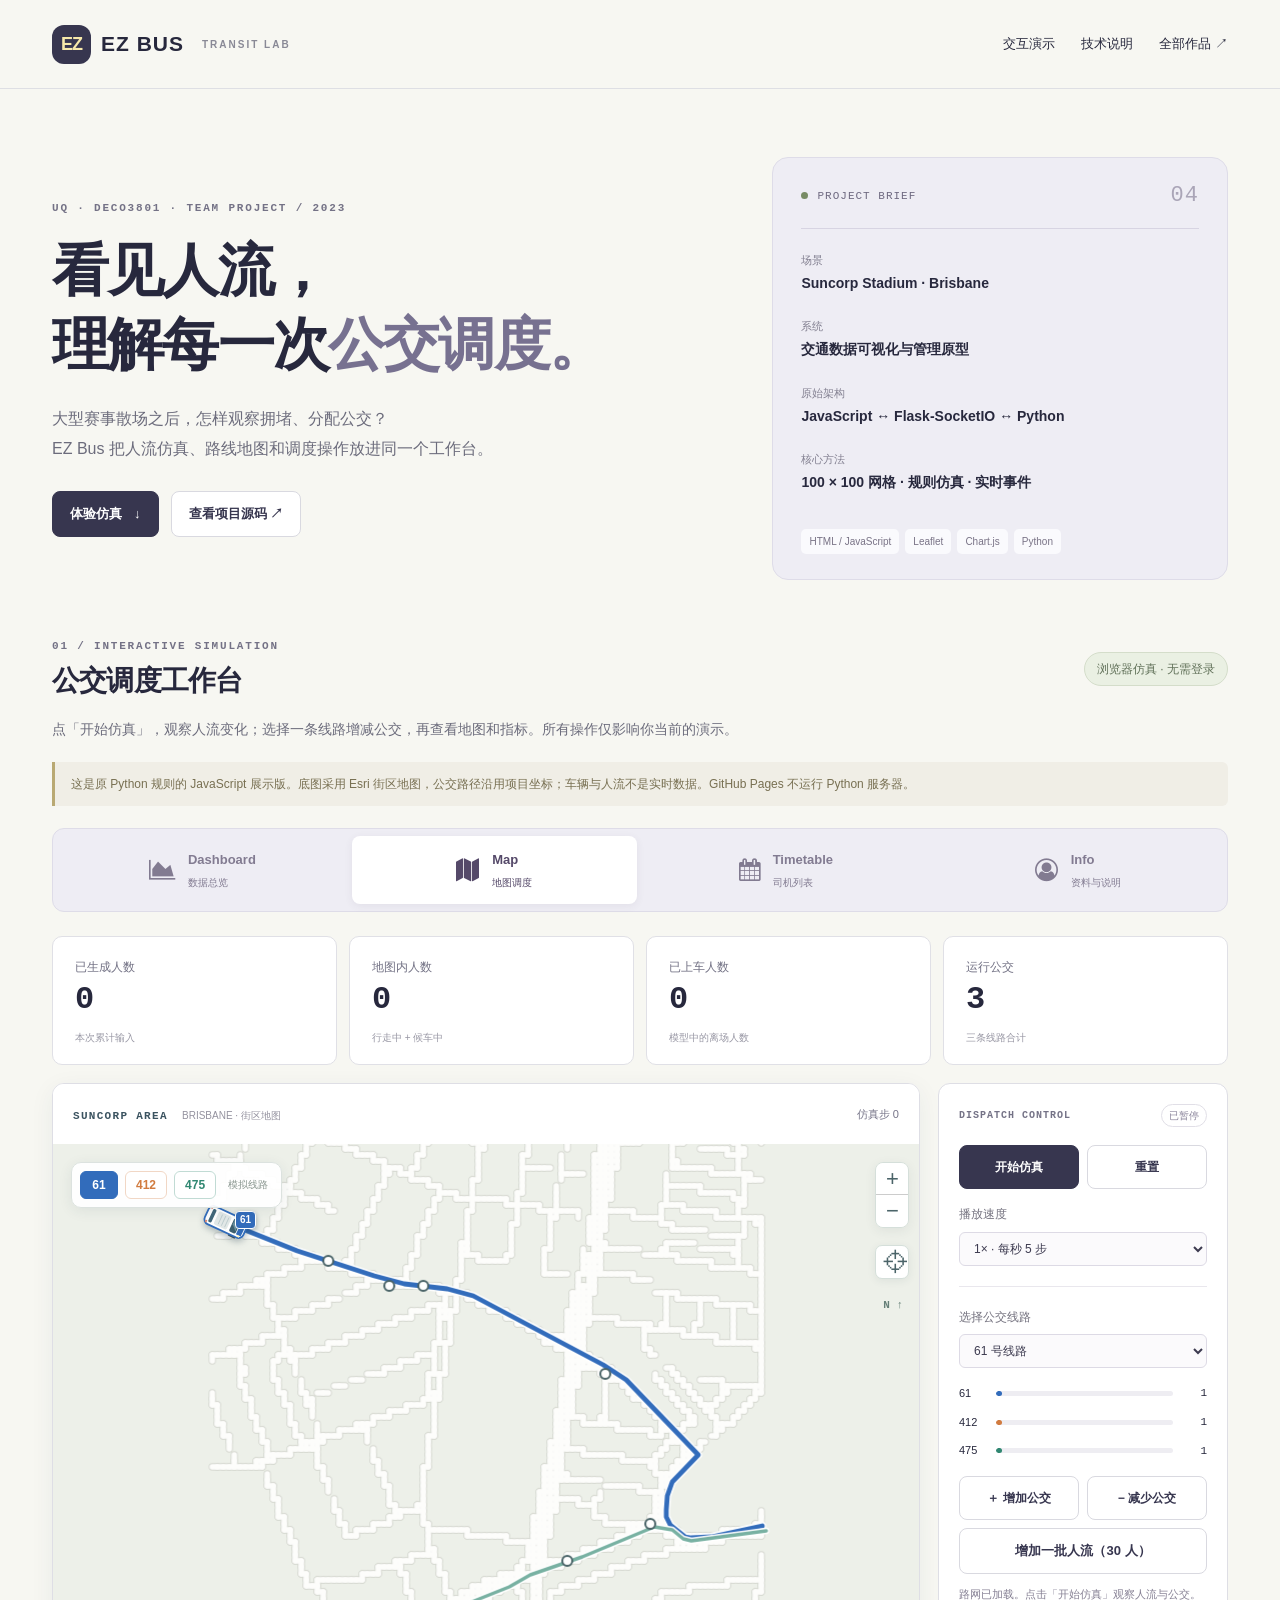
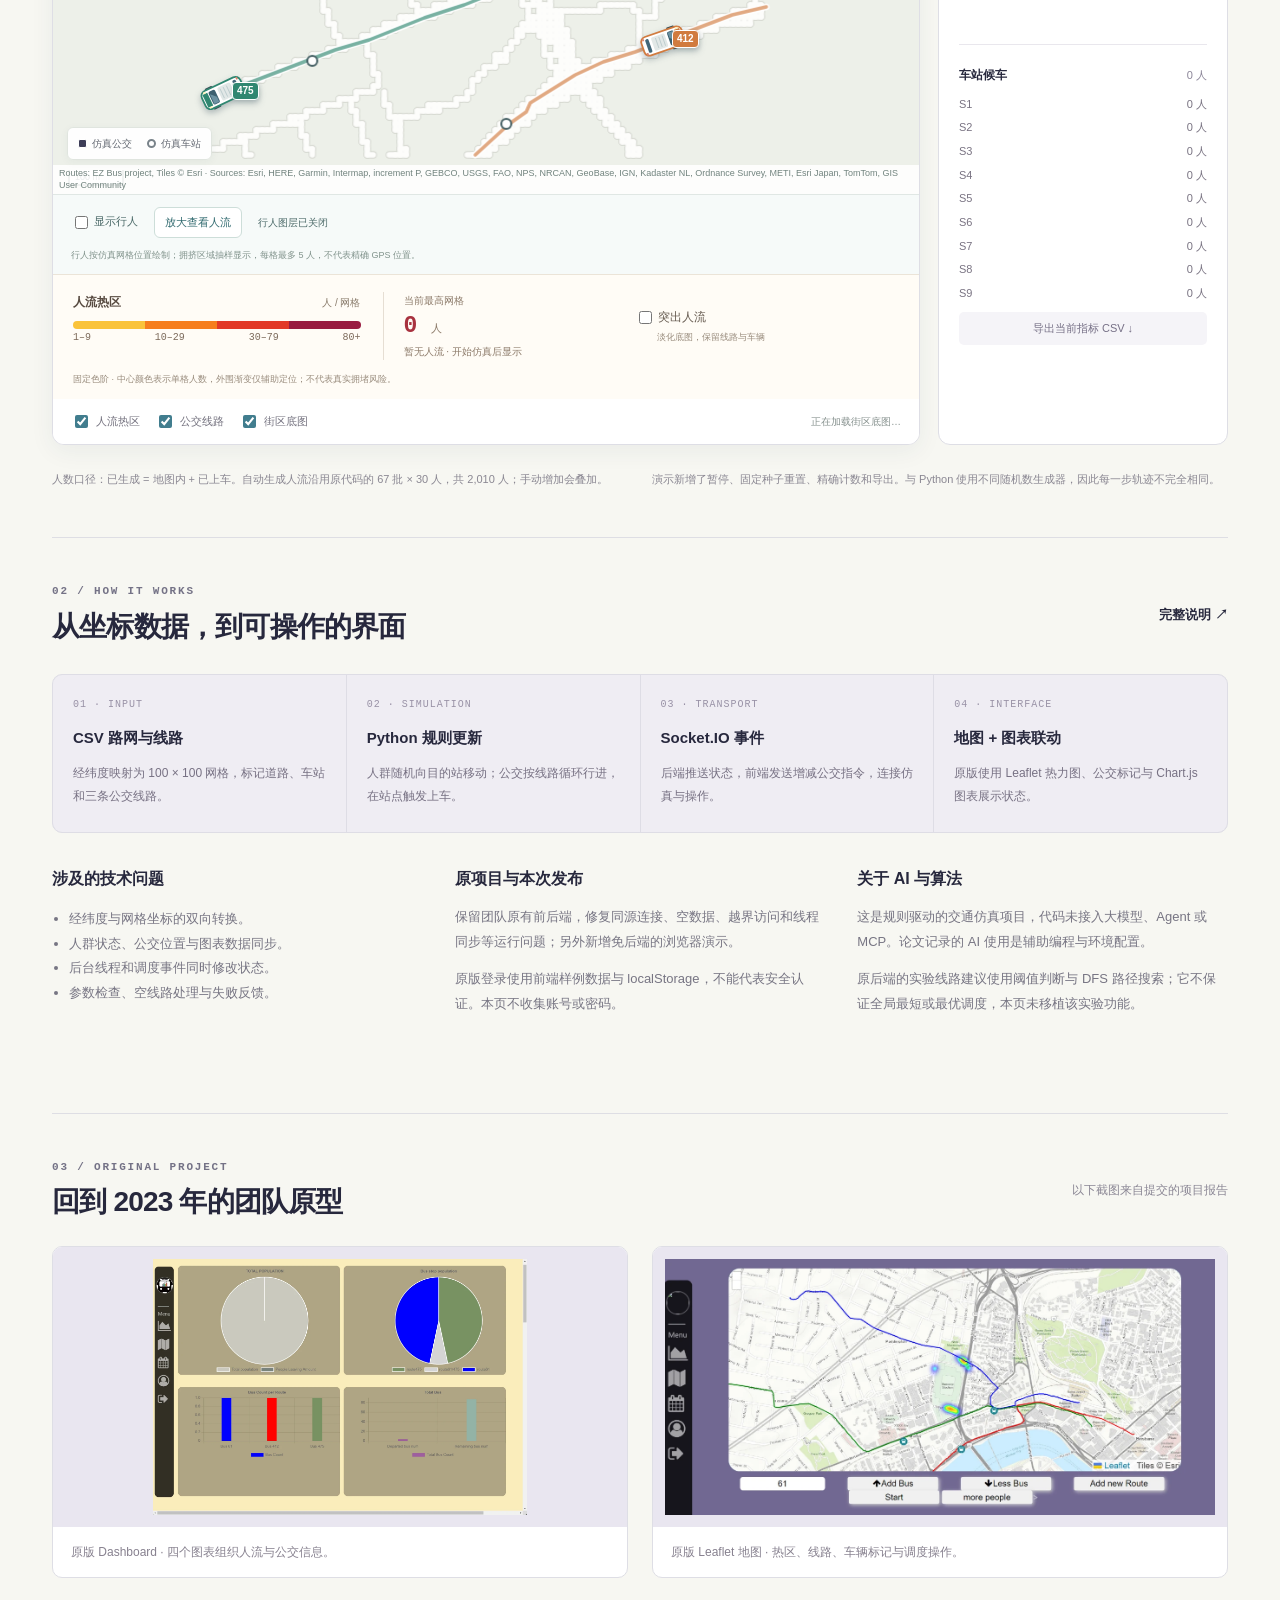
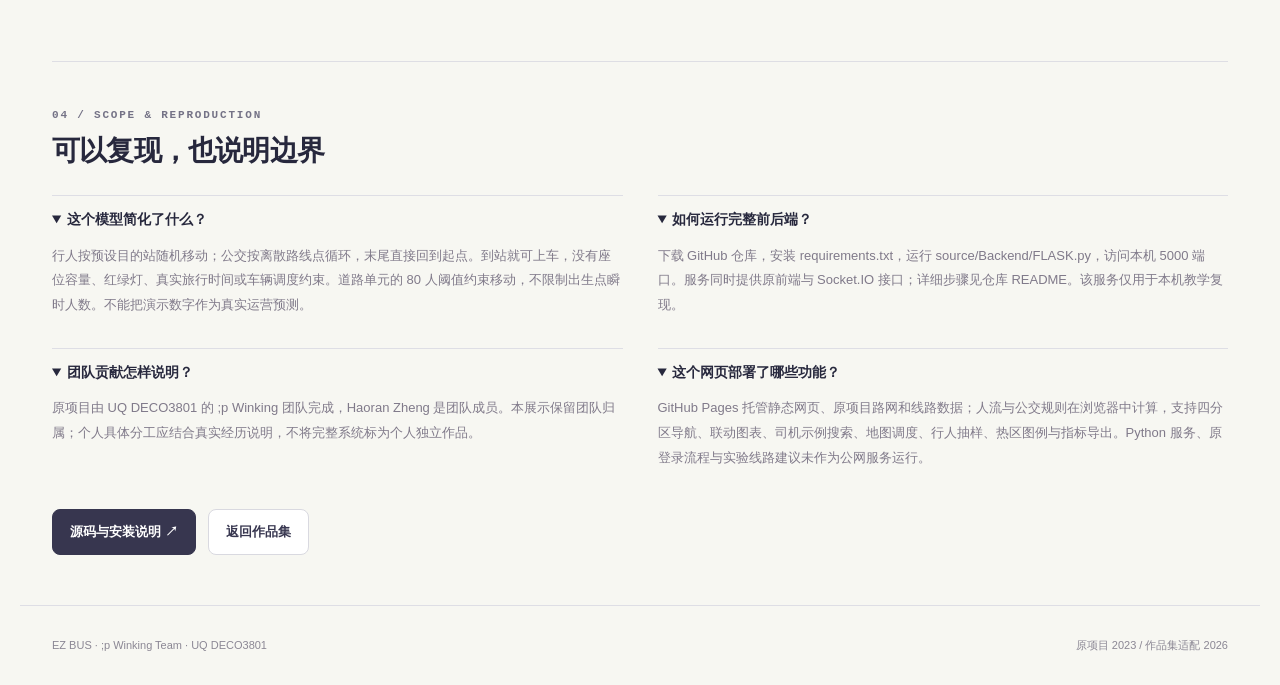
==== commit f57ed942: "Restore team dashboard sections and add heatmap and pedestrian views" ====
--- a/docs/index.html
+++ b/docs/index.html
@@ -5,6 +5,7 @@
   <meta name="description" content="EZ Bus：Suncorp Stadium 周边人流与公交调度仿真。体验地图、公交增减与数据联动，查看 Python / Flask-SocketIO 团队项目实现。">
   <meta name="theme-color" content="#34344e"><title>EZ Bus · 交通仿真与调度可视化</title>
   <link rel="icon" href="assets/favicon.svg"><link rel="stylesheet" href="vendor/leaflet.css"><link rel="stylesheet" href="style.css">
+  <link rel="stylesheet" href="vendor/font-awesome/css/font-awesome.min.css"><script src="vendor/chart.umd.js"></script>
   <script src="vendor/leaflet.js"></script>
   <script type="module" src="app.mjs"></script>
 </head>
@@ -20,12 +21,19 @@
     <p class="section-intro">点「开始仿真」，观察人流变化；选择一条线路增减公交，再查看地图和指标。所有操作仅影响你当前的演示。</p>
     <div class="notice">这是原 Python 规则的 JavaScript 展示版。底图采用 Esri 街区地图，公交路径沿用项目坐标；车辆与人流不是实时数据。GitHub Pages 不运行 Python 服务器。</div>
     <noscript><p class="notice">请启用 JavaScript 体验仿真。下方原项目截图与技术说明仍可阅读。</p></noscript>
+<div class="workspace-tabs" role="tablist" aria-label="团队原型功能分区">
+<button type="button" id="tab-dashboard" role="tab" data-panel="dashboard" aria-controls="panel-dashboard" aria-selected="false" tabindex="-1"><i class="fa fa-area-chart" aria-hidden="true"></i><span>Dashboard<small>数据总览</small></span></button><button type="button" id="tab-map" role="tab" data-panel="map" aria-controls="panel-map" aria-selected="true" tabindex="0"><i class="fa fa-map" aria-hidden="true"></i><span>Map<small>地图调度</small></span></button><button type="button" id="tab-timetable" role="tab" data-panel="timetable" aria-controls="panel-timetable" aria-selected="false" tabindex="-1"><i class="fa fa-calendar" aria-hidden="true"></i><span>Timetable<small>司机列表</small></span></button><button type="button" id="tab-info" role="tab" data-panel="info" aria-controls="panel-info" aria-selected="false" tabindex="-1"><i class="fa fa-user-circle-o" aria-hidden="true"></i><span>Info<small>资料与说明</small></span></button></div>
     <div class="metrics" aria-label="当前仿真指标">
       <div><span>已生成人数</span><strong id="generated">0</strong><small>本次累计输入</small></div>
       <div><span>地图内人数</span><strong id="remaining">0</strong><small>行走中 + 候车中</small></div>
       <div><span>已上车人数</span><strong id="boarded">0</strong><small>模型中的离场人数</small></div>
       <div><span>运行公交</span><strong id="buses">3</strong><small>三条线路合计</small></div>
     </div>
+    <section id="panel-dashboard" class="workspace-panel" role="tabpanel" aria-labelledby="tab-dashboard" hidden>
+      <div class="panel-heading"><div><h3>调度数据总览</h3><p>原团队四图表布局 · 与地图共享同一份仿真状态</p></div><div class="panel-actions"><button type="button" class="button primary" id="dashboardRun" disabled>开始仿真</button><button type="button" class="button" id="dashboardReset" disabled>重置</button></div></div>
+      <p id="dashboardState" class="muted" role="status">正在加载仿真…</p><div class="dashboard-grid"><article class="chart-card"><h3>人流去向</h3><p>地图内人数与累计上车人数，二者之和为已生成人数。</p><div class="chart-frame"><canvas id="chart-population" role="img" aria-label="人流去向"></canvas></div><p class="chart-values" id="values-population"></p></article><article class="chart-card"><h3>站点候车分布</h3><p>各仿真站点当前网格内的候车人数。</p><div class="chart-frame"><canvas id="chart-stations" role="img" aria-label="站点候车分布"></canvas></div><p class="chart-values" id="values-stations"></p></article><article class="chart-card"><h3>线路车辆配置</h3><p>地图增减公交后，三条线路的车辆数同步更新。</p><div class="chart-frame"><canvas id="chart-routes" role="img" aria-label="线路车辆配置"></canvas></div><p class="chart-values" id="values-routes"></p></article><article class="chart-card"><h3>公交资源</h3><p>沿用原型 90 辆配置上限；空余表示可添加名额，不是真实车库库存。</p><div class="chart-frame"><canvas id="chart-fleet" role="img" aria-label="公交资源"></canvas></div><p class="chart-values" id="values-fleet"></p></article></div>
+    </section>
+    <section id="panel-map" class="workspace-panel" role="tabpanel" aria-labelledby="tab-map">
     <div class="sim-layout">
       <div class="map-panel">
         <div class="map-heading"><span><b>SUNCORP AREA</b> <small>BRISBANE · 街区地图</small></span><span id="clock">仿真步 0</span></div>
@@ -34,9 +42,15 @@
           <div class="map-route-legend" aria-label="选择线路"><button type="button" data-route="61" class="route-chip selected" style="--route:#326cbb">61</button><button type="button" data-route="412" class="route-chip" style="--route:#d17b3f">412</button><button type="button" data-route="475" class="route-chip" style="--route:#308771">475</button><span>模拟线路</span></div>
           <button type="button" id="mapHome" class="map-home" title="返回仿真区域" aria-label="返回仿真区域">⌖</button>
           <span class="north">N ↑</span>
-          <div class="map-key"><span><i class="dot bus-dot"></i>仿真公交</span><span><i class="dot stop-dot"></i>仿真车站</span><span><i class="heat-dot"></i>人流密度</span></div>
+          <div class="map-key"><span><i class="dot bus-dot"></i>仿真公交</span><span><i class="dot stop-dot"></i>仿真车站</span></div>
         </div>
-        <div class="map-footer"><label><input type="checkbox" id="showHeat" checked> 人流热区</label><label><input type="checkbox" id="showRoutes" checked> 公交线路</label><label><input type="checkbox" id="showBuildings" checked> 街区底图</label><span id="mapStatus" role="status">正在加载街区底图…</span></div>
+        <div class="pedestrian-tools"><label><input type="checkbox" id="showPeople"> 显示行人</label><button type="button" id="peopleZoom">放大查看人流</button><span id="peopleStatus" role="status">开启后，放大地图可查看行人</span><small>行人按仿真网格位置绘制；拥挤区域抽样显示，每格最多 5 人，不代表精确 GPS 位置。</small></div>
+        <div class="heat-summary" id="heatSummary">
+          <div class="heat-scale"><b>人流热区 <small>人 / 网格</small></b><div class="heat-ramp" aria-hidden="true"></div><div class="heat-ticks"><span>1–9</span><span>10–29</span><span>30–79</span><span>80+</span></div></div>
+          <div class="heat-peak"><span>当前最高网格</span><strong id="heatPeak">0 <small>人</small></strong><small id="heatNote">暂无人流</small></div>
+          <label class="heat-focus"><input type="checkbox" id="heatFocus"> 突出人流<small>淡化底图，保留线路与车辆</small></label>
+          <p class="heat-caption">固定色阶 · 中心颜色表示单格人数，外围渐变仅辅助定位；不代表真实拥堵风险。</p>
+        </div><div class="map-footer"><label><input type="checkbox" id="showHeat" checked> 人流热区</label><label><input type="checkbox" id="showRoutes" checked> 公交线路</label><label><input type="checkbox" id="showBuildings" checked> 街区底图</label><span id="mapStatus" role="status">正在加载街区底图…</span></div>
       </div>
       <aside class="controls" aria-label="仿真控制">
         <div class="control-heading"><span class="eyebrow">DISPATCH CONTROL</span><span class="badge" id="runState">加载中</span></div>
@@ -51,6 +65,19 @@
         <button class="export" id="export" disabled>导出当前指标 CSV ↓</button>
       </aside>
     </div>
+    </section>
+    <section id="panel-timetable" class="workspace-panel" role="tabpanel" aria-labelledby="tab-timetable" hidden>
+      <div class="panel-heading"><div><h3>司机信息 / Driver Information</h3><p>保留团队原型的 Timetable 分区：40 条虚构司机记录，可搜索及筛选。</p></div><span class="badge">示例数据</span></div>
+      <div class="driver-filters"><label>搜索司机<input id="driverSearch" type="search" placeholder="姓名、编号、线路或状态"></label><label>线路<select id="driverRoute"><option value="">全部线路</option><option>Route 61</option><option>Route 412</option><option>Route 66</option></select></label><label>出勤<select id="driverAttendance"><option value="">全部状态</option><option value="work">在岗</option><option value="holiday">休假</option></select></label></div>
+      <p class="muted" id="driverCount" role="status">正在加载司机示例…</p><div class="driver-table-wrap"><table class="driver-table"><caption class="sr-only">团队原型虚构司机列表</caption><thead><tr><th scope="col">编号</th><th scope="col">姓名</th><th scope="col">性别</th><th scope="col">示例线路</th><th scope="col">出勤</th></tr></thead><tbody id="driverBody"></tbody></table></div>
+      <p class="muted">原表中的 Route 66 按原样保留，与地图中的 61 / 412 / 475 线路不完全对应。此表不控制仿真车辆，也不代表真实排班。</p>
+    </section>
+    <section id="panel-info" class="workspace-panel" role="tabpanel" aria-labelledby="tab-info" hidden>
+      <div class="panel-heading"><div><h3>资料与功能说明</h3><p>保留原型 Info 的资料展示分区，访客无需提供个人信息。</p></div><span class="badge">访客演示</span></div>
+      <div class="info-grid"><article><i class="fa fa-user-circle-o" aria-hidden="true"></i><h3>访客资料</h3><dl><div><dt>显示名称</dt><dd>Demo Visitor</dd></div><div><dt>演示角色</dt><dd>交通调度观察员</dd></div><div><dt>使用范围</dt><dd>当前浏览器页面</dd></div></dl><p>这里是演示身份，不建立账号，也不收集邮箱、手机号或密码。</p></article>
+      <article><i class="fa fa-shield" aria-hidden="true"></i><h3>账号与安全</h3><p>原团队的登录、个人资料与改密码依赖前端样例数据及 localStorage，不构成服务端身份认证。本在线演示无需登录，也不提供真实改密功能。</p><p>刷新页面会重新开始仿真。导出功能可以保存当前仿真指标。</p></article>
+      <article><i class="fa fa-code" aria-hidden="true"></i><h3>完整项目</h3><p>仓库保留原前后端和安装说明，可在本机运行 Flask / Socket.IO。原实验性“新增路线”依赖后端规则，本演示未移植。</p><a class="button" href="https://github.com/leoz-svg/ez-bus#readme" target="_blank" rel="noopener">查看源码与安装说明 ↗</a></article></div>
+    </section>
     <div class="under-map"><p>人数口径：已生成 = 地图内 + 已上车。自动生成人流沿用原代码的 67 批 × 30 人，共 2,010 人；手动增加会叠加。</p><p>演示新增了暂停、固定种子重置、精确计数和导出。与 Python 使用不同随机数生成器，因此每一步轨迹不完全相同。</p></div>
   </section>
   <section class="section" id="engineering">
@@ -59,6 +86,6 @@
     <div class="engineering-grid"><article><h3>涉及的技术问题</h3><ul><li>经纬度与网格坐标的双向转换。</li><li>人群状态、公交位置与图表数据同步。</li><li>后台线程和调度事件同时修改状态。</li><li>参数检查、空线路处理与失败反馈。</li></ul></article><article><h3>原项目与本次发布</h3><p>保留团队原有前后端，修复同源连接、空数据、越界访问和线程同步等运行问题；另外新增免后端的浏览器演示。</p><p>原版登录使用前端样例数据与 localStorage，不能代表安全认证。本页不收集账号或密码。</p></article><article><h3>关于 AI 与算法</h3><p>这是规则驱动的交通仿真项目，代码未接入大模型、Agent 或 MCP。论文记录的 AI 使用是辅助编程与环境配置。</p><p>原后端的实验线路建议使用阈值判断与 DFS 路径搜索；它不保证全局最短或最优调度，本页未移植该实验功能。</p></article></div>
   </section>
   <section class="section" id="original"><div class="section-heading"><div><p class="eyebrow">03 / ORIGINAL PROJECT</p><h2>回到 2023 年的团队原型</h2></div><span class="muted">以下截图来自提交的项目报告</span></div><div class="figures"><figure><a href="assets/original-dashboard.webp"><img src="assets/original-dashboard.webp" alt="原项目的四个图表：人流、站点分布、线路公交数量及车辆资源" loading="lazy"></a><figcaption>原版 Dashboard · 四个图表组织人流与公交信息。</figcaption></figure><figure><a href="assets/original-map.webp"><img src="assets/original-map.webp" alt="原项目 Leaflet 地图、热力图和公交调度按钮" loading="lazy"></a><figcaption>原版 Leaflet 地图 · 热区、线路、车辆标记与调度操作。</figcaption></figure></div></section>
-  <section class="section last"><div class="section-heading"><div><p class="eyebrow">04 / SCOPE & REPRODUCTION</p><h2>可以复现，也说明边界</h2></div></div><div class="details-grid"><details open><summary>这个模型简化了什么？</summary><p>行人按预设目的站随机移动；公交按离散路线点循环，末尾直接回到起点。到站就可上车，没有座位容量、红绿灯、真实旅行时间或车辆调度约束。道路单元的 80 人阈值约束移动，不限制出生点瞬时人数。不能把演示数字作为真实运营预测。</p></details><details open><summary>如何运行完整前后端？</summary><p>下载 GitHub 仓库，安装 requirements.txt，运行 source/Backend/FLASK.py，访问本机 5000 端口。服务同时提供原前端与 Socket.IO 接口；详细步骤见仓库 README。该服务仅用于本机教学复现。</p></details><details open><summary>团队贡献怎样说明？</summary><p>原项目由 UQ DECO3801 的 ;p Winking 团队完成，Haoran Zheng 是团队成员。本展示保留团队归属；个人具体分工应结合真实经历说明，不将完整系统标为个人独立作品。</p></details><details open><summary>这个网页部署了哪些功能？</summary><p>GitHub Pages 托管静态网页、原项目路网和线路数据；人流与公交规则在浏览器中计算，支持开始、暂停、线路公交增减、追加人流、重置与指标导出。Python 服务、原登录流程与实验线路建议未作为公网服务运行。</p></details></div><div class="actions"><a class="button primary" href="https://github.com/leoz-svg/ez-bus">源码与安装说明 ↗</a><a class="button" href="https://leoz-svg.github.io/ai-project-portfolio/">返回作品集</a></div></section>
+  <section class="section last"><div class="section-heading"><div><p class="eyebrow">04 / SCOPE & REPRODUCTION</p><h2>可以复现，也说明边界</h2></div></div><div class="details-grid"><details open><summary>这个模型简化了什么？</summary><p>行人按预设目的站随机移动；公交按离散路线点循环，末尾直接回到起点。到站就可上车，没有座位容量、红绿灯、真实旅行时间或车辆调度约束。道路单元的 80 人阈值约束移动，不限制出生点瞬时人数。不能把演示数字作为真实运营预测。</p></details><details open><summary>如何运行完整前后端？</summary><p>下载 GitHub 仓库，安装 requirements.txt，运行 source/Backend/FLASK.py，访问本机 5000 端口。服务同时提供原前端与 Socket.IO 接口；详细步骤见仓库 README。该服务仅用于本机教学复现。</p></details><details open><summary>团队贡献怎样说明？</summary><p>原项目由 UQ DECO3801 的 ;p Winking 团队完成，Haoran Zheng 是团队成员。本展示保留团队归属；个人具体分工应结合真实经历说明，不将完整系统标为个人独立作品。</p></details><details open><summary>这个网页部署了哪些功能？</summary><p>GitHub Pages 托管静态网页、原项目路网和线路数据；人流与公交规则在浏览器中计算，支持四分区导航、联动图表、司机示例搜索、地图调度、行人抽样、热区图例与指标导出。Python 服务、原登录流程与实验线路建议未作为公网服务运行。</p></details></div><div class="actions"><a class="button primary" href="https://github.com/leoz-svg/ez-bus">源码与安装说明 ↗</a><a class="button" href="https://leoz-svg.github.io/ai-project-portfolio/">返回作品集</a></div></section>
 </main><footer class="wrap"><span>EZ BUS · ;p Winking Team · UQ DECO3801</span><span>原项目 2023 / 作品集适配 2026</span></footer>
 </body></html>
--- a/docs/style.css
+++ b/docs/style.css
@@ -22,3 +22,33 @@
 #map canvas{max-height:none;aspect-ratio:auto}
 #map .leaflet-pane.leaflet-geography-pane{filter:saturate(.8) brightness(1.015)}
 @media(max-width:760px){.map-key{bottom:65px}.map-footer>#mapStatus{display:block;flex-basis:100%;font-size:10px}.map-footer{flex-wrap:wrap}}
+
+/* Fixed-scale crowd overlay: colors describe simulated people per grid cell. */
+.heat-summary{display:grid;grid-template-columns:1.25fr 1fr 1.15fr;gap:12px 22px;padding:17px 20px 12px;background:#fffcf6;border-top:1px solid #ebe4d8}
+.heat-scale b{display:flex;justify-content:space-between;align-items:center;font-size:12px;color:#574a40}.heat-scale b small{font-weight:400;font-size:10px;color:#887a6a}
+.heat-ramp{height:8px;border-radius:6px;margin-top:9px;background:linear-gradient(90deg,#fac33a 0% 25%,#f67e1d 25% 50%,#e23927 50% 75%,#991b40 75% 100%)}
+.heat-ticks{display:flex;justify-content:space-between;font:10px/1.8 Consolas,monospace;color:#7d6b5c}
+.heat-peak{border-left:1px solid #e6ded3;padding-left:20px}.heat-peak>span,.heat-peak>small{display:block;font-size:10px;color:#8c7a69}.heat-peak strong{display:block;font:600 23px/1.5 Consolas,monospace;color:#a8323f}.heat-peak strong small{font:11px "Microsoft YaHei",sans-serif;color:#8c7a69}
+.heat-focus{align-self:center;font-size:12px;color:#665b50;cursor:pointer}.heat-focus input{accent-color:#b74235;vertical-align:middle}.heat-focus small{display:block;font-size:9px;color:#998c7d;padding-left:22px;margin-top:3px}
+.heat-caption{grid-column:1/-1;font-size:9px;line-height:1.6;color:#998c7d;margin:0}.heat-hidden .heat-scale{opacity:.4}
+#map.heat-focused .leaflet-geography-pane{filter:saturate(.15) opacity(.35)}
+#map.heat-focused .leaflet-roads-pane{opacity:.5}
+@media(max-width:1000px){.heat-summary{gap:10px 12px;padding:14px}.heat-peak{padding-left:12px}.heat-focus{grid-column:1/-1}.heat-focus small{display:inline;margin-left:5px;padding:0}.heat-summary{grid-template-columns:1fr 1fr}}
+
+.pedestrian-overlay{position:absolute;pointer-events:none;max-height:none;aspect-ratio:auto}
+.pedestrian-tools{display:flex;flex-wrap:wrap;align-items:center;gap:10px 16px;padding:12px 18px;background:#f6faf9;border-top:1px solid #e0e7e4;font-size:11px;color:#4b6968}
+.pedestrian-tools label{cursor:pointer;white-space:nowrap}.pedestrian-tools input{accent-color:#237c8c;vertical-align:middle}
+.pedestrian-tools button{border:1px solid #cdded9;border-radius:6px;background:#fff;padding:5px 10px;color:#326b70;font-size:11px}
+.pedestrian-tools>span{font-size:10px}.pedestrian-tools>small{flex-basis:100%;font-size:9px;line-height:1.6;color:#81938c}
+@media(max-width:760px){.pedestrian-tools{padding:12px;gap:8px 12px}.pedestrian-tools>span{flex-basis:100%}}
+
+/* Team prototype sections with a shared simulation, keyboard-accessible tabs. */
+[hidden]{display:none!important}.workspace-tabs{display:grid;grid-template-columns:repeat(4,1fr);background:#eeedf4;border:1px solid #dedce8;border-radius:12px;padding:7px;gap:7px;margin:22px 0 0}
+.workspace-tabs button{display:flex;align-items:center;justify-content:center;gap:13px;border:0;background:transparent;border-radius:8px;padding:13px;color:#827b91;text-align:left}.workspace-tabs button[aria-selected="true"]{background:#fff;color:#554969;box-shadow:0 2px 8px #41364e12}.workspace-tabs .fa{font-size:23px}.workspace-tabs span{font-size:13px;font-weight:650}.workspace-tabs small{display:block;font-size:10px;font-weight:400;margin-top:2px}
+.workspace-panel{min-width:0}.panel-heading{display:flex;justify-content:space-between;gap:18px;align-items:center;margin:20px 0}.panel-heading h3{font-size:19px;margin:0}.panel-heading p{font-size:12px;color:#85808f;margin:5px 0 0}.panel-actions{display:flex;gap:8px;flex-shrink:0}.panel-actions .button{font-size:11px;padding:8px 14px}
+.dashboard-grid{display:grid;grid-template-columns:1fr 1fr;gap:18px}.chart-card{background:#fff;border:1px solid #dedee5;border-radius:12px;padding:22px}.chart-card h3{margin:0;font-size:15px}.chart-card>p{font-size:11px;color:#8b8392;min-height:34px}.chart-frame{height:230px;position:relative}.chart-frame canvas{aspect-ratio:auto;max-height:none}.chart-card .chart-values{margin-bottom:0;font-size:11px;min-height:0;color:#706578}
+.driver-filters{display:grid;grid-template-columns:2fr 1fr 1fr;gap:15px}.driver-filters label{font-size:11px;color:#817789}.driver-filters input,.driver-filters select{display:block;width:100%;height:39px;border:1px solid #ddd7e4;background:#fff;border-radius:7px;padding:8px 12px;margin-top:7px;font-size:12px}.driver-table-wrap{max-height:440px;overflow:auto;border:1px solid #dedee5;border-radius:10px;background:#fff}.driver-table{width:100%;border-collapse:collapse;text-align:left;font-size:12px}.driver-table th{position:sticky;top:0;background:#eeedf4;color:#756480;font-size:11px;z-index:1}.driver-table td,.driver-table th{padding:12px 18px;border-bottom:1px solid #ece9f0}.driver-table tr:last-child td{border:0}.driver-table tbody tr:hover{background:#faf8fc}
+.info-grid{display:grid;grid-template-columns:repeat(3,1fr);gap:18px}.info-grid article{padding:24px;border:1px solid #dedee5;border-radius:12px;background:white}.info-grid article>.fa{font-size:27px;color:#8d7ba0;margin-bottom:18px}.info-grid p{font-size:12px;line-height:1.9;color:#82788b}.info-grid h3{font-size:16px}.info-grid dd{font-size:13px}.sr-only{position:absolute;width:1px;height:1px;padding:0;margin:-1px;overflow:hidden;clip:rect(0,0,0,0);white-space:nowrap;border:0}
+@media(max-width:760px){.workspace-tabs{padding:5px;gap:3px}.workspace-tabs button{padding:10px 2px;gap:6px;flex-direction:column;text-align:center}.workspace-tabs span{font-size:10px}.workspace-tabs small{font-size:9px}.workspace-tabs .fa{font-size:19px}.panel-heading{align-items:flex-start;flex-wrap:wrap}.dashboard-grid,.info-grid{grid-template-columns:1fr}.chart-frame{height:210px}.chart-card{padding:17px}.driver-filters{grid-template-columns:1fr 1fr}.driver-filters label:first-child{grid-column:1/-1}.driver-table td,.driver-table th{padding:10px 8px;font-size:11px}}
+
+.dashboard-grid{grid-template-columns:repeat(2,minmax(0,1fr))}.chart-card,.chart-frame{min-width:0}.chart-frame canvas{max-width:100%}@media(max-width:760px){.dashboard-grid{grid-template-columns:minmax(0,1fr)}}
